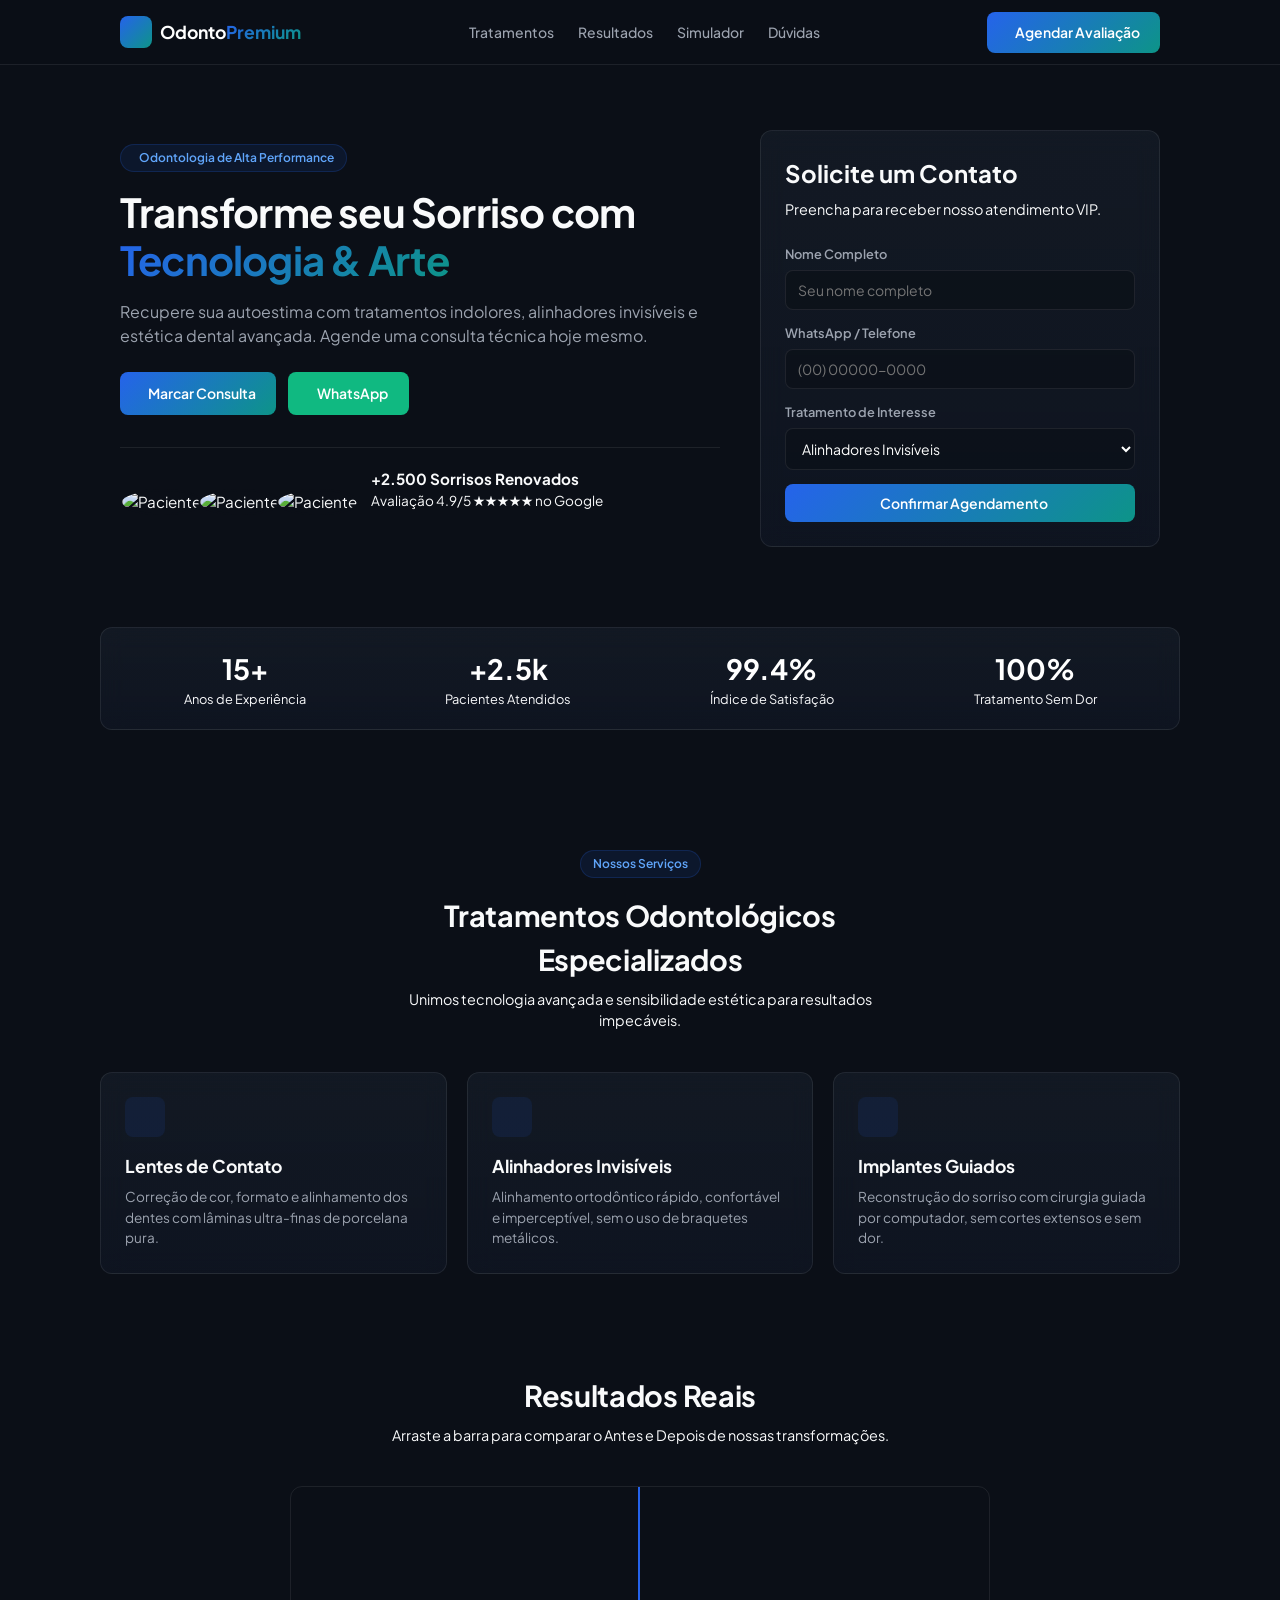
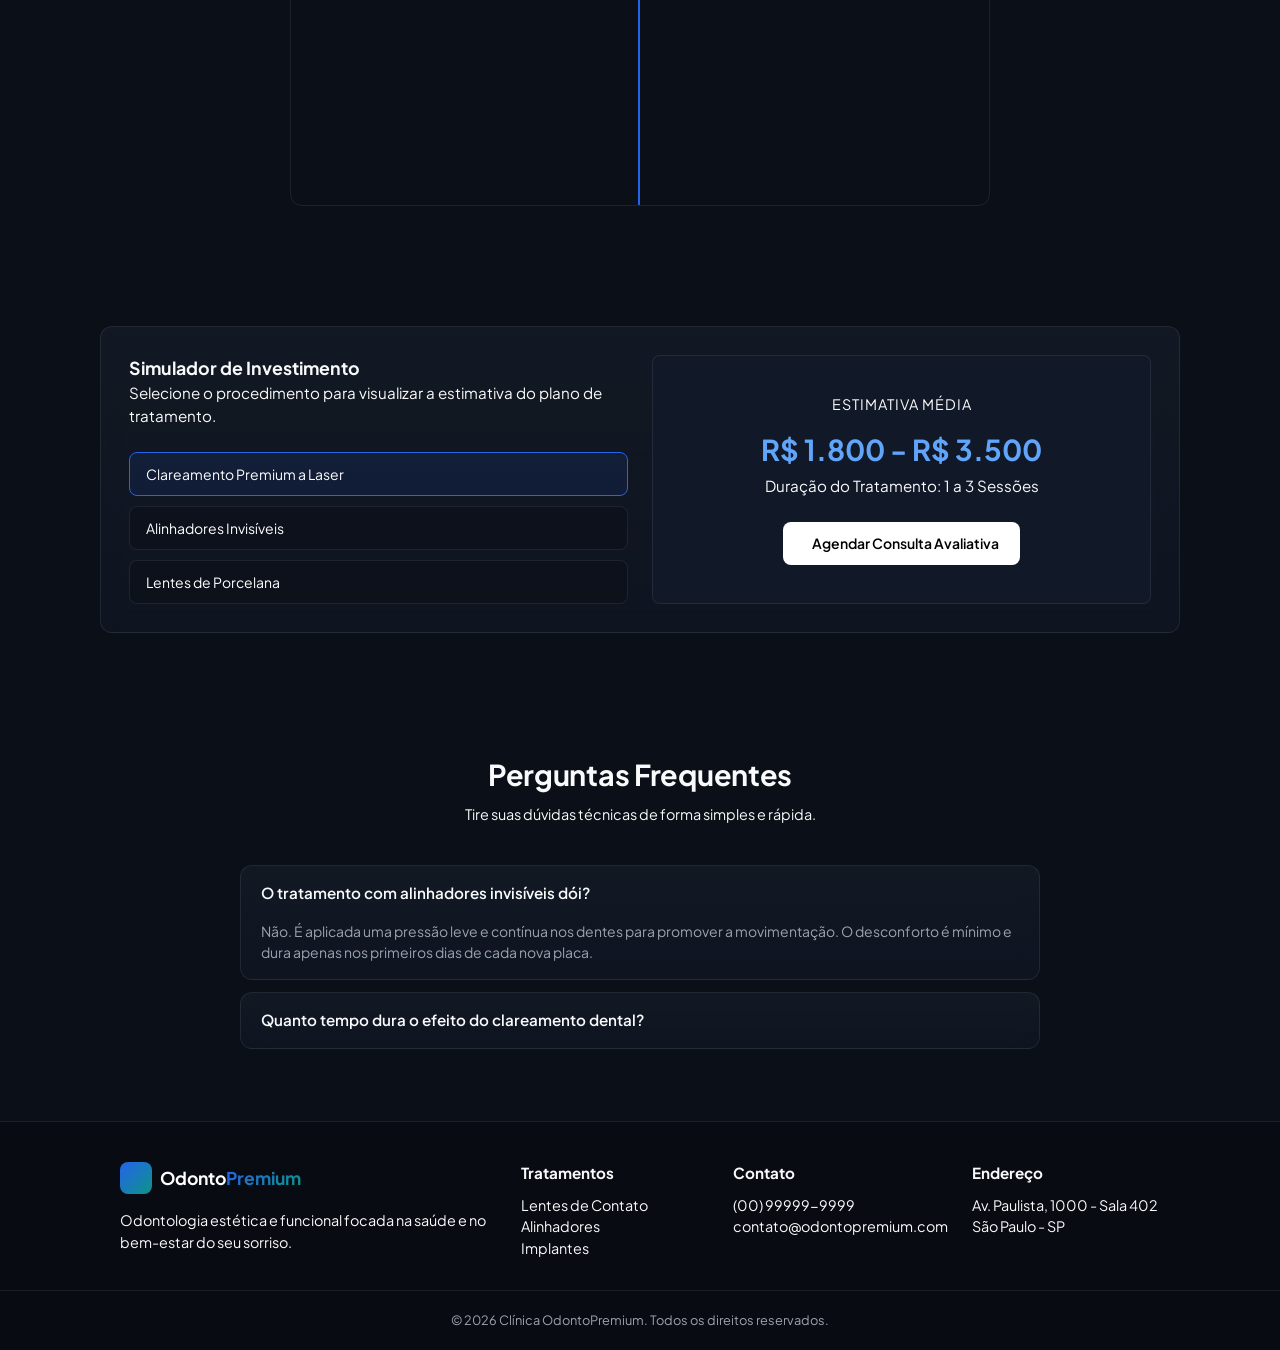
==== src/index.html @ a380143b "Site odontologico" ====
<!DOCTYPE html>
<html lang="pt-BR">
<head>
    <meta charset="UTF-8">
    <meta name="viewport" content="width=device-width, initial-scale=1.0">
    <title>Clínica Odontológica OdontoPremium | Sorria com Confiança</title>
    <!-- Google Fonts & Lucide Icons -->
    <link rel="preconnect" href="https://fonts.googleapis.com">
    <link rel="preconnect" href="https://fonts.gstatic.com" crossorigin>
    <link href="https://fonts.googleapis.com/css2?family=Plus+Jakarta+Sans:wght@400;500;600;700;800&display=swap" rel="stylesheet">
    <link rel="stylesheet" href="style.css">
    <script src="https://unpkg.com/lucide@latest"></script>
</head>
<body>

    <div class="glow-blob glow-1"></div>
    <div class="glow-blob glow-2"></div>
    <div class="glow-blob glow-3"></div>

    <!-- HEADER / NAV -->
    <header>
        <div class="container nav-container">
            <a href="#" class="logo">
                <div class="logo-icon"><i data-lucide="sparkles"></i></div>
                <span>Odonto<span class="gradient-text-accent">Premium</span></span>
            </a>
            <ul class="nav-links">
                <li><a href="#tratamentos">Tratamentos</a></li>
                <li><a href="#antes-depois">Resultados</a></li>
                <li><a href="#estimativa">Simulador</a></li>
                <li><a href="#faq">Dúvidas</a></li>
            </ul>
            <a href="#agendar" class="btn btn-primary"><i data-lucide="calendar"></i> Agendar Avaliação</a>
        </div>
    </header>

    <!-- HERO SECTION -->
    <section class="hero">
        <div class="container hero-grid">
            <div>
                <div class="badge"><i data-lucide="shield-check"></i> Odontologia de Alta Performance</div>
                <h1>Transforme seu Sorriso com <span class="gradient-text-accent">Tecnologia & Arte</span></h1>
                <p>Recupere sua autoestima com tratamentos indolores, alinhadores invisíveis e estética dental avançada. Agende uma consulta técnica hoje mesmo.</p>
                <div class="hero-actions">
                    <a href="#agendar" class="btn btn-primary"><i data-lucide="arrow-right"></i> Marcar Consulta</a>
                    <a href="https://wa.me/5500000000000" class="btn btn-whatsapp"><i data-lucide="message-square"></i> WhatsApp</a>
                </div>
                <div class="social-proof">
                    <div class="avatar-group">
                        <img src="https://i.pravatar.cc/100?img=33" alt="Paciente">
                        <img src="https://i.pravatar.cc/100?img=47" alt="Paciente">
                        <img src="https://i.pravatar.cc/100?img=12" alt="Paciente">
                    </div>
                    <div>
                        <strong>+2.500 Sorrisos Renovados</strong>
                        <p style="font-size: 0.85rem; color: var(--text-muted);">Avaliação 4.9/5 ★★★★★ no Google</p>
                    </div>
                </div>
            </div>

            <!-- HERO FORM -->
            <div id="agendar" class="glass-card hero-form-card">
                <h3 style="font-size: 1.5rem; margin-bottom: 8px;">Solicite um Contato</h3>
                <p style="color: var(--text-muted); margin-bottom: 24px; font-size: 0.9rem;">Preencha para receber nosso atendimento VIP.</p>
                
                <form id="leadForm">
                    <div class="form-group">
                        <label>Nome Completo</label>
                        <input type="text" id="nome" class="form-control" placeholder="Seu nome completo" required>
                    </div>
                    <div class="form-group">
                        <label>WhatsApp / Telefone</label>
                        <input type="tel" id="whatsapp" class="form-control" placeholder="(00) 00000-0000" required>
                    </div>
                    <div class="form-group">
                        <label>Tratamento de Interesse</label>
                        <select id="interesse" class="form-control">
                            <option>Alinhadores Invisíveis</option>
                            <option>Lentes de Contato Dental</option>
                            <option>Implantes de Carga Imediata</option>
                            <option>Clareamento a Laser</option>
                            <option>Avaliação Geral</option>
                        </select>
                    </div>
                    <button type="submit" class="btn btn-primary" style="width: 100%;"><i data-lucide="send"></i> Confirmar Agendamento</button>
                </form>
            </div>
        </div>
    </section>

    <!-- STATS -->
    <section class="stats container">
        <div class="glass-card stats-grid">
            <div class="stat-card">
                <h3>15+</h3>
                <p style="color: var(--text-muted);">Anos de Experiência</p>
            </div>
            <div class="stat-card">
                <h3>+2.5k</h3>
                <p style="color: var(--text-muted);">Pacientes Atendidos</p>
            </div>
            <div class="stat-card">
                <h3>99.4%</h3>
                <p style="color: var(--text-muted);">Índice de Satisfação</p>
            </div>
            <div class="stat-card">
                <h3>100%</h3>
                <p style="color: var(--text-muted);">Tratamento Sem Dor</p>
            </div>
        </div>
    </section>

    <!-- SERVICES -->
    <section id="tratamentos" class="services container">
        <div class="section-title">
            <span class="badge">Nossos Serviços</span>
            <h2>Tratamentos Odontológicos Especializados</h2>
            <p style="color: var(--text-muted);">Unimos tecnologia avançada e sensibilidade estética para resultados impecáveis.</p>
        </div>

        <div class="services-grid">
            <div class="glass-card service-card">
                <div class="service-icon"><i data-lucide="sparkle"></i></div>
                <h3>Lentes de Contato</h3>
                <p>Correção de cor, formato e alinhamento dos dentes com lâminas ultra-finas de porcelana pura.</p>
            </div>
            <div class="glass-card service-card">
                <div class="service-icon"><i data-lucide="smile"></i></div>
                <h3>Alinhadores Invisíveis</h3>
                <p>Alinhamento ortodôntico rápido, confortável e imperceptível, sem o uso de braquetes metálicos.</p>
            </div>
            <div class="glass-card service-card">
                <div class="service-icon"><i data-lucide="activity"></i></div>
                <h3>Implantes Guiados</h3>
                <p>Reconstrução do sorriso com cirurgia guiada por computador, sem cortes extensos e sem dor.</p>
            </div>
        </div>
    </section>

    <!-- BEFORE / AFTER INTERACTIVE -->
    <section id="antes-depois" class="visualizer container">
        <div class="section-title">
            <h2>Resultados Reais</h2>
            <p style="color: var(--text-muted);">Arraste a barra para comparar o Antes e Depois de nossas transformações.</p>
        </div>
        <div class="ba-container">
            <div class="ba-img ba-after"></div>
            <div class="ba-img ba-before" id="beforeImg"></div>
            <input type="range" min="0" max="100" value="50" class="ba-slider" id="baSlider">
        </div>
    </section>

    <!-- CALCULATOR / ESTIMATOR -->
    <section id="estimativa" class="calculator-sec container">
        <div class="glass-card calc-wrapper">
            <div>
                <h3>Simulador de Investimento</h3>
                <p style="color: var(--text-muted); margin-bottom: 24px;">Selecione o procedimento para visualizar a estimativa do plano de tratamento.</p>
                <div class="calc-options">
                    <button class="calc-option-btn active" data-price="R$ 1.800 - R$ 3.500" data-time="1 a 3 Sessões">
                        <span>Clareamento Premium a Laser</span>
                        <i data-lucide="chevron-right"></i>
                    </button>
                    <button class="calc-option-btn" data-price="R$ 6.500 - R$ 14.000" data-time="6 a 12 Meses">
                        <span>Alinhadores Invisíveis</span>
                        <i data-lucide="chevron-right"></i>
                    </button>
                    <button class="calc-option-btn" data-price="R$ 2.200 - R$ 4.000 (por elemento)" data-time="2 a 4 Sessões">
                        <span>Lentes de Porcelana</span>
                        <i data-lucide="chevron-right"></i>
                    </button>
                </div>
            </div>
            <div class="calc-result-box">
                <span style="font-size: 0.9rem; text-transform: uppercase; letter-spacing: 1px;">Estimativa Média</span>
                <div class="calc-price" id="calcPrice">R$ 1.800 - R$ 3.500</div>
                <p id="calcTime" style="margin-bottom: 24px;">Duração do Tratamento: 1 a 3 Sessões</p>
                <a href="#agendar" class="btn btn-whatsapp" style="background: #fff; color: #000;"><i data-lucide="calendar"></i> Agendar Consulta Avaliativa</a>
            </div>
        </div>
    </section>

    <!-- FAQ -->
    <section id="faq" class="faq container">
        <div class="section-title">
            <h2>Perguntas Frequentes</h2>
            <p style="color: var(--text-muted);">Tire suas dúvidas técnicas de forma simples e rápida.</p>
        </div>

        <div style="max-width: 800px; margin: 0 auto;">
            <div class="glass-card faq-item active">
                <div class="faq-header">
                    <span>O tratamento com alinhadores invisíveis dói?</span>
                    <i data-lucide="chevron-down"></i>
                </div>
                <div class="faq-content">
                    Não. É aplicada uma pressão leve e contínua nos dentes para promover a movimentação. O desconforto é mínimo e dura apenas nos primeiros dias de cada nova placa.
                </div>
            </div>

            <div class="glass-card faq-item">
                <div class="faq-header">
                    <span>Quanto tempo dura o efeito do clareamento dental?</span>
                    <i data-lucide="chevron-down"></i>
                </div>
                <div class="faq-content">
                    Em média de 1 a 3 anos, dependendo dos hábitos alimentares do paciente (consumo de café, vinho, etc.) e da higiene bucal diária.
                </div>
            </div>
        </div>
    </section>

    <!-- FOOTER -->
    <footer>
        <div class="container footer-grid">
            <div>
                <a href="#" class="logo" style="margin-bottom: 16px;">
                    <div class="logo-icon"><i data-lucide="sparkles"></i></div>
                    <span>Odonto<span class="gradient-text-accent">Premium</span></span>
                </a>
                <p style="color: var(--text-muted); font-size: 0.9rem;">Odontologia estética e funcional focada na saúde e no bem-estar do seu sorriso.</p>
            </div>
            <div>
                <h4>Tratamentos</h4>
                <p style="color: var(--text-muted); margin-top: 10px; font-size: 0.9rem;">Lentes de Contato<br>Alinhadores<br>Implantes</p>
            </div>
            <div>
                <h4>Contato</h4>
                <p style="color: var(--text-muted); margin-top: 10px; font-size: 0.9rem;">(00) 99999-9999<br>contato@odontopremium.com</p>
            </div>
            <div>
                <h4>Endereço</h4>
                <p style="color: var(--text-muted); margin-top: 10px; font-size: 0.9rem;">Av. Paulista, 1000 - Sala 402<br>São Paulo - SP</p>
            </div>
        </div>
        <div class="footer-bottom">
            &copy; 2026 Clínica OdontoPremium. Todos os direitos reservados.
        </div>
    </footer>

    <!-- JAVASCRIPT LOGIC -->
     <script src="script.js"></script>
</body>
</html>
---- src/style.css ----
/* --- VARIÁVEIS MINIMALISTAS & ELEGANTES --- */
    :root {
        --bg-main: #0B0F17;
        --bg-surface: #111827;
        --bg-card: rgba(17, 24, 39, 0.7);
        
        /* Degradês refinados e contidos */
        --grad-brand: linear-gradient(135deg, #2563EB 0%, #0D9488 100%);
        --grad-surface: linear-gradient(180deg, rgba(31, 41, 55, 0.4) 0%, rgba(17, 24, 39, 0.6) 100%);
        --grad-text: linear-gradient(135deg, #FFFFFF 40%, #9CA3AF 100%);
        --grad-border: linear-gradient(135deg, rgba(255, 255, 255, 0.15), rgba(255, 255, 255, 0.02));

        --text-primary: #F9FAFB;
        --text-secondary: #9CA3AF;
        --border-color: rgba(255, 255, 255, 0.08);
        
        --radius-lg: 12px;
        --radius-md: 8px;
        --transition: all 0.2s ease-in-out;
    }

    * {
        margin: 0;
        padding: 0;
        box-sizing: border-box;
        font-family: 'Plus Jakarta Sans', -apple-system, sans-serif;
        scroll-behavior: smooth;
    }

    body {
        background-color: var(--bg-main);
        color: var(--text-primary);
        line-height: 1.5;
        font-size: 0.95rem;
    }

    .container {
        max-width: 1080px; /* Reduzido para layout mais compacto */
        margin: 0 auto;
        padding: 0 20px;
    }

    /* --- UTILITÁRIOS --- */
    .gradient-text {
        background: var(--grad-text);
        -webkit-background-clip: text;
        -webkit-text-fill-color: transparent;
    }

    .gradient-text-accent {
        background: var(--grad-brand);
        -webkit-background-clip: text;
        -webkit-text-fill-color: transparent;
    }

    .glass-card {
        background: var(--grad-surface);
        border: 1px solid var(--border-color);
        border-radius: var(--radius-lg);
        backdrop-filter: blur(12px);
    }

    /* --- BOTÕES COMPACTOS --- */
    .btn {
        display: inline-flex;
        align-items: center;
        justify-content: center;
        gap: 8px;
        padding: 10px 20px;
        border-radius: var(--radius-md);
        font-weight: 600;
        font-size: 0.875rem;
        text-decoration: none;
        cursor: pointer;
        transition: var(--transition);
        border: 1px solid transparent;
    }

    .btn-primary {
        background: var(--grad-brand);
        color: #FFFFFF;
        border: none;
    }

    .btn-primary:hover {
        opacity: 0.92;
        transform: translateY(-1px);
    }

    .btn-whatsapp {
        background: #10B981;
        color: #FFFFFF;
    }

    .btn-whatsapp:hover {
        background: #059669;
    }

    /* --- HEADER / NAVBAR --- */
    header {
        position: fixed;
        top: 0;
        left: 0;
        width: 100%;
        z-index: 1000;
        background: rgba(11, 15, 23, 0.85);
        backdrop-filter: blur(12px);
        border-bottom: 1px solid var(--border-color);
    }

    .nav-container {
        display: flex;
        justify-content: space-between;
        align-items: center;
        height: 64px;
    }

    .logo {
        display: flex;
        align-items: center;
        gap: 8px;
        font-size: 1.1rem;
        font-weight: 700;
        color: #FFF;
        text-decoration: none;
    }

    .logo-icon {
        width: 32px;
        height: 32px;
        background: var(--grad-brand);
        border-radius: var(--radius-md);
        display: flex;
        align-items: center;
        justify-content: center;
    }

    .nav-links {
        display: flex;
        gap: 24px;
        list-style: none;
    }

    .nav-links a {
        color: var(--text-secondary);
        text-decoration: none;
        font-size: 0.875rem;
        font-weight: 500;
        transition: var(--transition);
    }

    .nav-links a:hover {
        color: #FFF;
    }

    /* --- HERO --- */
    .hero {
        padding: 130px 0 60px;
    }

    .hero-grid {
        display: grid;
        grid-template-columns: 1.2fr 0.8fr;
        gap: 40px;
        align-items: center;
    }

    .badge {
        display: inline-flex;
        align-items: center;
        gap: 6px;
        padding: 4px 12px;
        background: rgba(37, 99, 235, 0.1);
        border: 1px solid rgba(37, 99, 235, 0.2);
        border-radius: 20px;
        color: #60A5FA;
        font-size: 0.75rem;
        font-weight: 600;
        margin-bottom: 16px;
    }

    .hero h1 {
        font-size: 2.5rem;
        line-height: 1.2;
        font-weight: 700;
        margin-bottom: 16px;
        letter-spacing: -0.02em;
    }

    .hero p {
        font-size: 1rem;
        color: var(--text-secondary);
        margin-bottom: 24px;
    }

    .hero-actions {
        display: flex;
        gap: 12px;
        margin-bottom: 32px;
    }

    .social-proof {
        display: flex;
        align-items: center;
        gap: 12px;
        padding-top: 20px;
        border-top: 1px solid var(--border-color);
    }

    .avatar-group img {
        width: 32px;
        height: 32px;
        border-radius: 50%;
        border: 2px solid var(--bg-main);
        margin-left: -8px;
    }
    .avatar-group img:first-child { margin-left: 0; }

    /* FORM CARD */
    .hero-form-card {
        padding: 24px;
    }

    .form-group {
        margin-bottom: 14px;
    }

    .form-group label {
        display: block;
        font-size: 0.8rem;
        font-weight: 600;
        margin-bottom: 6px;
        color: var(--text-secondary);
    }

    .form-control {
        width: 100%;
        padding: 10px 12px;
        background: rgba(11, 15, 23, 0.6);
        border: 1px solid var(--border-color);
        border-radius: var(--radius-md);
        color: #FFF;
        font-size: 0.875rem;
        transition: var(--transition);
    }

    .form-control:focus {
        outline: none;
        border-color: #2563EB;
    }

    /* --- STATS --- */
    .stats {
        padding: 20px 0 60px;
    }

    .stats-grid {
        display: grid;
        grid-template-columns: repeat(4, 1fr);
        gap: 16px;
        padding: 20px;
    }

    .stat-card {
        text-align: center;
    }

    .stat-card h3 {
        font-size: 1.75rem;
        font-weight: 700;
        color: #FFF;
    }

    .stat-card p {
        font-size: 0.8rem;
        color: var(--text-secondary);
    }

    /* --- SEÇÕES & TÍTULOS --- */
    .section-title {
        text-align: center;
        max-width: 500px;
        margin: 0 auto 40px;
    }

    .section-title h2 {
        font-size: 1.8rem;
        font-weight: 700;
        margin-bottom: 8px;
        letter-spacing: -0.01em;
    }

    .section-title p {
        font-size: 0.9rem;
        color: var(--text-secondary);
    }

    /* --- SERVIÇOS --- */
    .services { padding: 60px 0; }

    .services-grid {
        display: grid;
        grid-template-columns: repeat(3, 1fr);
        gap: 20px;
    }

    .service-card {
        padding: 24px;
        transition: var(--transition);
    }

    .service-card:hover {
        border-color: rgba(37, 99, 235, 0.3);
    }

    .service-icon {
        width: 40px;
        height: 40px;
        border-radius: var(--radius-md);
        background: rgba(37, 99, 235, 0.1);
        display: flex;
        align-items: center;
        justify-content: center;
        color: #60A5FA;
        margin-bottom: 16px;
    }

    .service-card h3 {
        font-size: 1.1rem;
        margin-bottom: 8px;
    }

    .service-card p {
        color: var(--text-secondary);
        font-size: 0.85rem;
    }

    /* --- ANTES E DEPOIS --- */
    .visualizer { padding: 40px 0 60px; }

    .ba-container {
        position: relative;
        max-width: 700px;
        height: 320px;
        margin: 0 auto;
        border-radius: var(--radius-lg);
        overflow: hidden;
        border: 1px solid var(--border-color);
    }

    .ba-img {
        position: absolute;
        top: 0;
        left: 0;
        width: 100%;
        height: 100%;
        background-size: cover;
        background-position: center;
    }

    .ba-after {
        background-image: url('https://images.unsplash.com/photo-1588776814546-1ffcf47267a5?auto=format&fit=crop&w=1000&q=80');
    }

    .ba-before {
        background-image: url('https://images.unsplash.com/photo-1571772996211-2f02c9727629?auto=format&fit=crop&w=1000&q=80');
        width: 50%;
        border-right: 2px solid #2563EB;
    }

    .ba-slider {
        position: absolute;
        top: 0;
        left: 0;
        width: 100%;
        height: 100%;
        opacity: 0;
        cursor: ew-resize;
    }

    /* --- ESTIMADOR / SIMULADOR --- */
    .calculator-sec { padding: 60px 0; }

    .calc-wrapper {
        display: grid;
        grid-template-columns: 1fr 1fr;
        gap: 24px;
        padding: 28px;
    }

    .calc-options {
        display: flex;
        flex-direction: column;
        gap: 10px;
    }

    .calc-option-btn {
        display: flex;
        align-items: center;
        justify-content: space-between;
        padding: 12px 16px;
        background: rgba(11, 15, 23, 0.5);
        border: 1px solid var(--border-color);
        border-radius: var(--radius-md);
        color: #FFF;
        font-size: 0.875rem;
        cursor: pointer;
        transition: var(--transition);
    }

    .calc-option-btn.active {
        border-color: #2563EB;
        background: rgba(37, 99, 235, 0.1);
    }

    .calc-result-box {
        display: flex;
        flex-direction: column;
        justify-content: center;
        align-items: center;
        text-align: center;
        padding: 24px;
        border-radius: var(--radius-md);
        background: var(--bg-surface);
        border: 1px solid var(--border-color);
    }

    .calc-price {
        font-size: 1.8rem;
        font-weight: 700;
        color: #60A5FA;
        margin: 12px 0 4px;
    }

    /* --- FAQ --- */
    .faq { padding: 60px 0; }

    .faq-item {
        margin-bottom: 12px;
    }

    .faq-header {
        padding: 16px 20px;
        display: flex;
        justify-content: space-between;
        align-items: center;
        cursor: pointer;
        font-size: 0.95rem;
        font-weight: 600;
    }

    .faq-content {
        padding: 0 20px 16px;
        color: var(--text-secondary);
        font-size: 0.875rem;
        display: none;
    }

    .faq-item.active .faq-content {
        display: block;
    }

    /* --- FOOTER --- */
    footer {
        padding: 40px 0 20px;
        border-top: 1px solid var(--border-color);
        background: #080B11;
    }

    .footer-grid {
        display: grid;
        grid-template-columns: 2fr repeat(3, 1fr);
        gap: 24px;
        margin-bottom: 30px;
    }

    .footer-bottom {
        text-align: center;
        padding-top: 20px;
        border-top: 1px solid var(--border-color);
        color: var(--text-secondary);
        font-size: 0.8rem;
    }

    /* --- ADAPTAÇÃO MOBILE --- */
    @media (max-width: 868px) {
        .hero-grid, .calc-wrapper, .services-grid { grid-template-columns: 1fr; }
        .stats-grid { grid-template-columns: repeat(2, 1fr); }
        .hero h1 { font-size: 2rem; }
        .nav-links { display: none; }
        .footer-grid { grid-template-columns: 1fr 1fr; }
    }
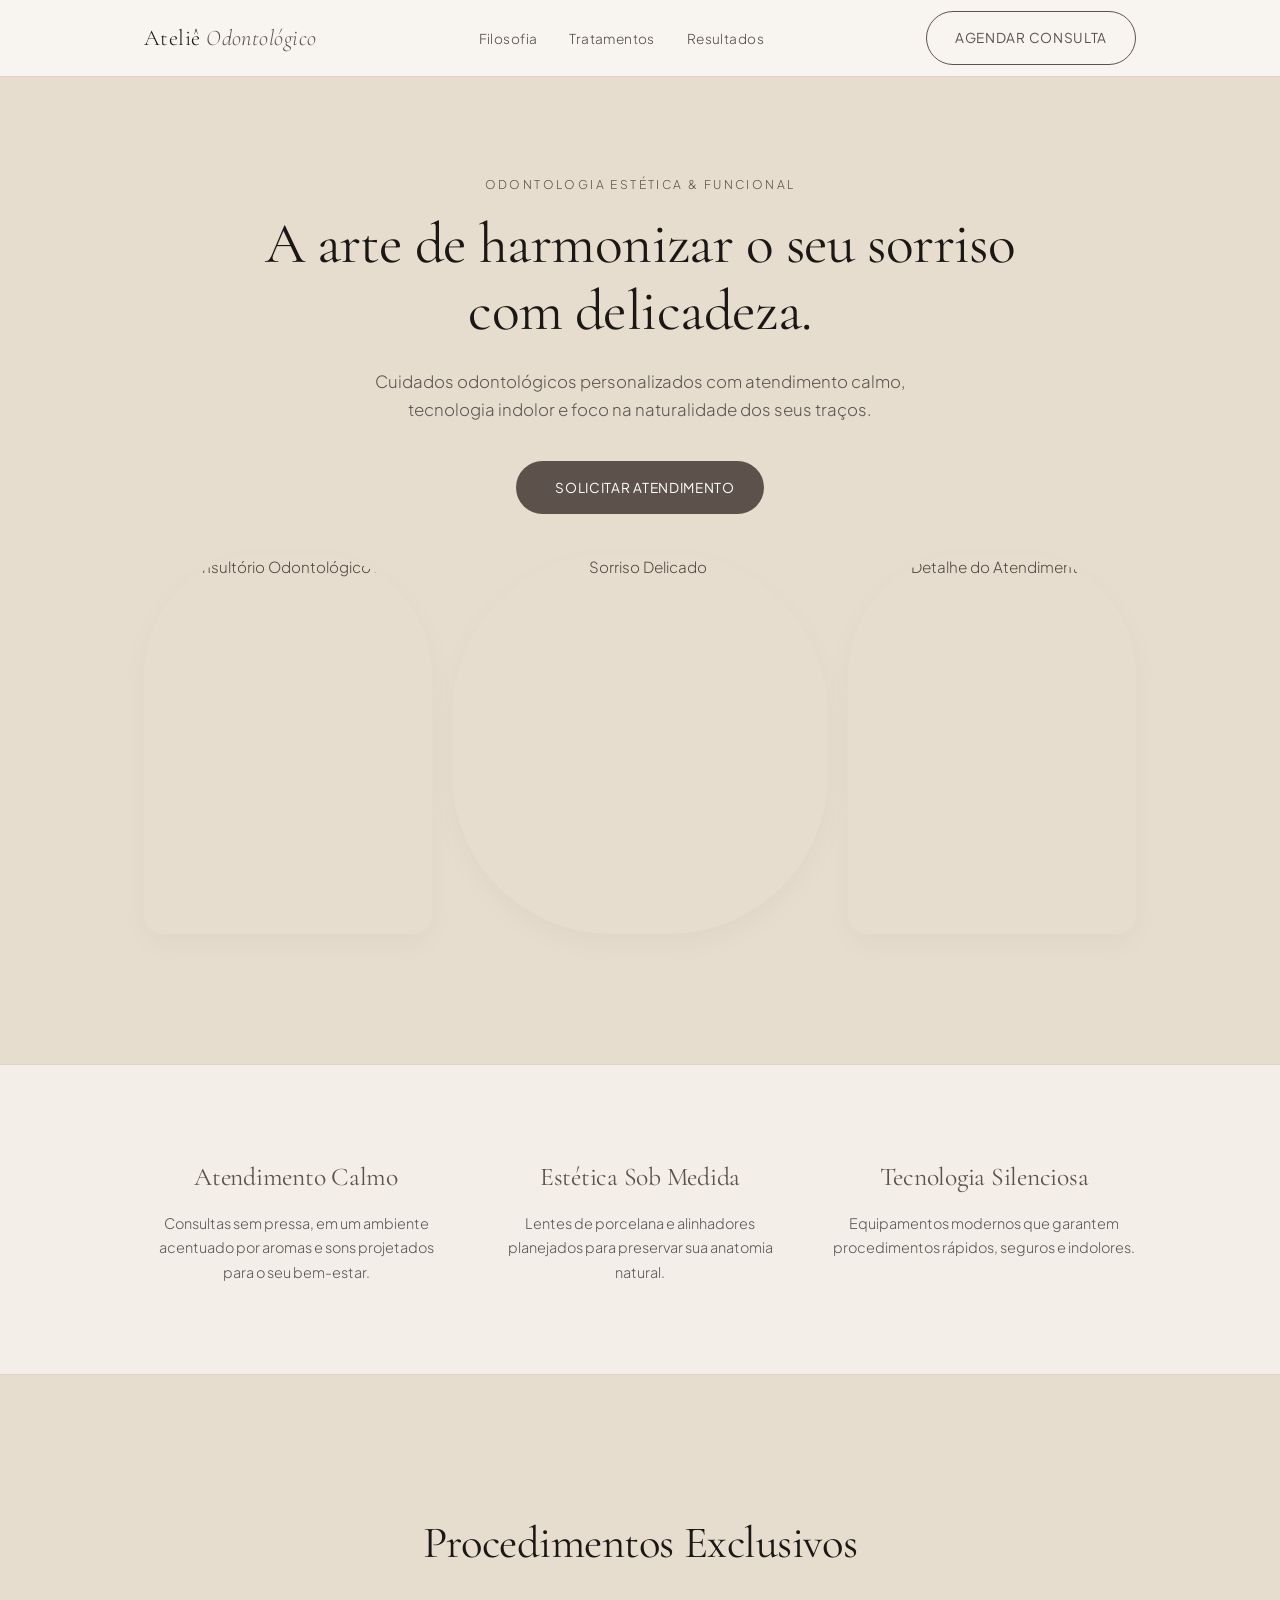
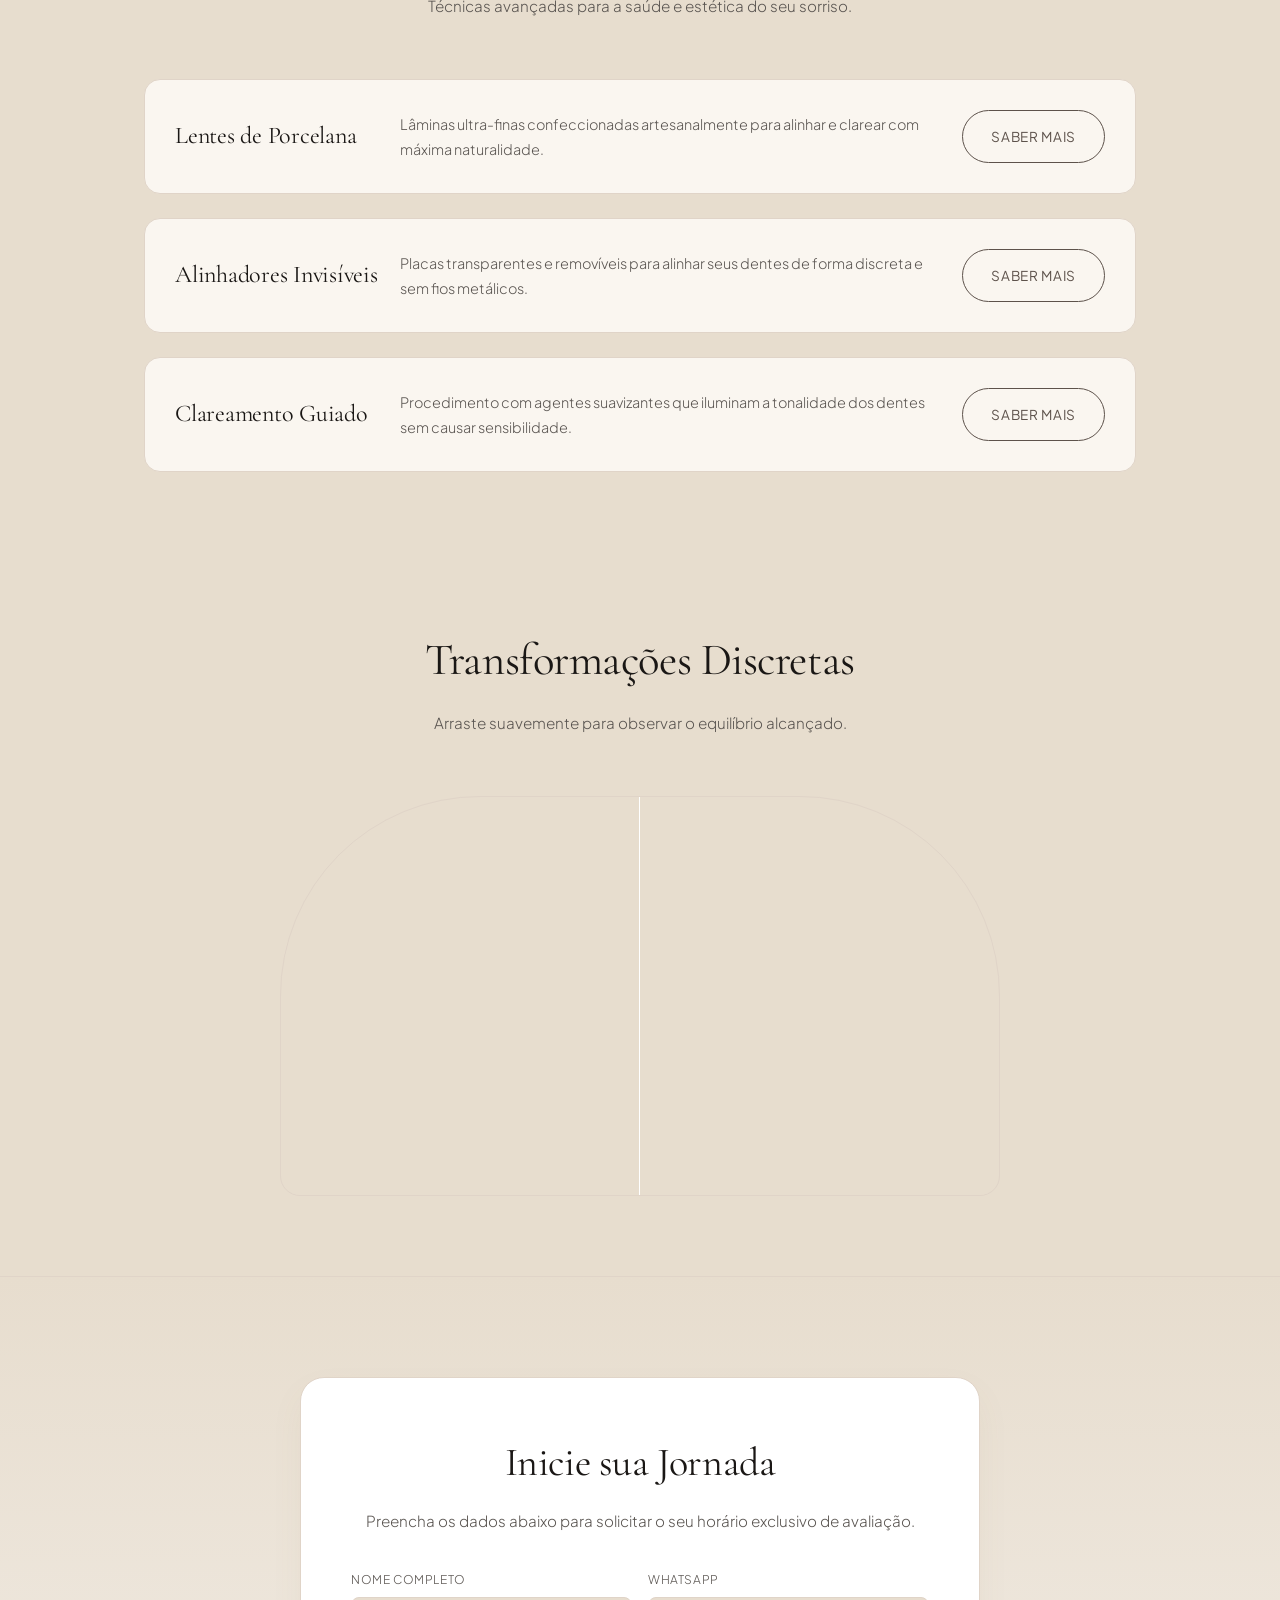
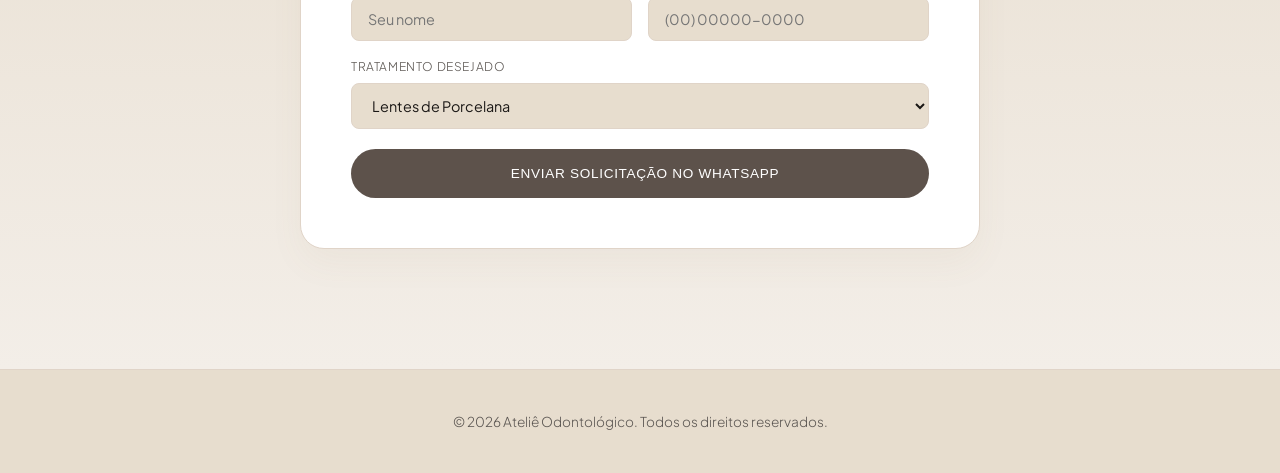
==== commit 35ba5148: "lead page odontologico" ====
--- a/src/index.html
+++ b/src/index.html
@@ -3,242 +3,155 @@
 <head>
     <meta charset="UTF-8">
     <meta name="viewport" content="width=device-width, initial-scale=1.0">
-    <title>Clínica Odontológica OdontoPremium | Sorria com Confiança</title>
-    <!-- Google Fonts & Lucide Icons -->
+    <title>Clínica Odontológica | Estética & Cuidado Delicado</title>
+    
+    <!-- Google Fonts: Cormorant Garamond (Serif delicada) & Plus Jakarta Sans (Sansa fina) -->
     <link rel="preconnect" href="https://fonts.googleapis.com">
     <link rel="preconnect" href="https://fonts.gstatic.com" crossorigin>
-    <link href="https://fonts.googleapis.com/css2?family=Plus+Jakarta+Sans:wght@400;500;600;700;800&display=swap" rel="stylesheet">
+    <link href="https://fonts.googleapis.com/css2?family=Cormorant+Garamond:ital,wght@0,300;0,400;0,500;1,400&family=Plus+Jakarta+Sans:wght@300;400;500;600&display=swap" rel="stylesheet">
+    <script src="https://unpkg.com/lucide@latest"></script>
     <link rel="stylesheet" href="style.css">
-    <script src="https://unpkg.com/lucide@latest"></script>
 </head>
 <body>
 
-    <div class="glow-blob glow-1"></div>
-    <div class="glow-blob glow-2"></div>
-    <div class="glow-blob glow-3"></div>
-
-    <!-- HEADER / NAV -->
+    <!-- HEADER -->
     <header>
         <div class="container nav-container">
-            <a href="#" class="logo">
-                <div class="logo-icon"><i data-lucide="sparkles"></i></div>
-                <span>Odonto<span class="gradient-text-accent">Premium</span></span>
-            </a>
+            <a href="#" class="logo">Ateliê <span>Odontológico</span></a>
             <ul class="nav-links">
+                <li><a href="#filosofia">Filosofia</a></li>
                 <li><a href="#tratamentos">Tratamentos</a></li>
-                <li><a href="#antes-depois">Resultados</a></li>
-                <li><a href="#estimativa">Simulador</a></li>
-                <li><a href="#faq">Dúvidas</a></li>
+                <li><a href="#resultados">Resultados</a></li>
             </ul>
-            <a href="#agendar" class="btn btn-primary"><i data-lucide="calendar"></i> Agendar Avaliação</a>
+            <a href="#agendar" class="btn btn-outline">Agendar Consulta</a>
         </div>
     </header>
 
-    <!-- HERO SECTION -->
+    <!-- HERO CENTRALIZADO (EDITORIAL & SUAVE) -->
     <section class="hero">
-        <div class="container hero-grid">
-            <div>
-                <div class="badge"><i data-lucide="shield-check"></i> Odontologia de Alta Performance</div>
-                <h1>Transforme seu Sorriso com <span class="gradient-text-accent">Tecnologia & Arte</span></h1>
-                <p>Recupere sua autoestima com tratamentos indolores, alinhadores invisíveis e estética dental avançada. Agende uma consulta técnica hoje mesmo.</p>
-                <div class="hero-actions">
-                    <a href="#agendar" class="btn btn-primary"><i data-lucide="arrow-right"></i> Marcar Consulta</a>
-                    <a href="https://wa.me/5500000000000" class="btn btn-whatsapp"><i data-lucide="message-square"></i> WhatsApp</a>
+        <div class="container">
+            <span class="hero-tag">Odontologia Estética & Funcional</span>
+            <h1>A arte de harmonizar o seu sorriso com delicadeza.</h1>
+            <p>Cuidados odontológicos personalizados com atendimento calmo, tecnologia indolor e foco na naturalidade dos seus traços.</p>
+            <a href="#agendar" class="btn btn-primary"><i data-lucide="arrow-down"></i> Solicitar Atendimento</a>
+
+            <!-- GALERIA DE FOTOS COM CURVAS SUAVES -->
+            <div class="hero-gallery">
+                <div class="gallery-img-wrapper">
+                    <img src="https://images.unsplash.com/photo-1629909613654-28e377c37b09?auto=format&fit=crop&w=600&q=80" alt="Consultório Odontológico Nude">
                 </div>
-                <div class="social-proof">
-                    <div class="avatar-group">
-                        <img src="https://i.pravatar.cc/100?img=33" alt="Paciente">
-                        <img src="https://i.pravatar.cc/100?img=47" alt="Paciente">
-                        <img src="https://i.pravatar.cc/100?img=12" alt="Paciente">
-                    </div>
-                    <div>
-                        <strong>+2.500 Sorrisos Renovados</strong>
-                        <p style="font-size: 0.85rem; color: var(--text-muted);">Avaliação 4.9/5 ★★★★★ no Google</p>
-                    </div>
+                <div class="gallery-img-wrapper center">
+                    <img src="https://images.unsplash.com/photo-1588776814546-1ffcf47267a5?auto=format&fit=crop&w=600&q=80" alt="Sorriso Delicado">
                 </div>
-            </div>
-
-            <!-- HERO FORM -->
-            <div id="agendar" class="glass-card hero-form-card">
-                <h3 style="font-size: 1.5rem; margin-bottom: 8px;">Solicite um Contato</h3>
-                <p style="color: var(--text-muted); margin-bottom: 24px; font-size: 0.9rem;">Preencha para receber nosso atendimento VIP.</p>
-                
-                <form id="leadForm">
-                    <div class="form-group">
-                        <label>Nome Completo</label>
-                        <input type="text" id="nome" class="form-control" placeholder="Seu nome completo" required>
-                    </div>
-                    <div class="form-group">
-                        <label>WhatsApp / Telefone</label>
-                        <input type="tel" id="whatsapp" class="form-control" placeholder="(00) 00000-0000" required>
-                    </div>
-                    <div class="form-group">
-                        <label>Tratamento de Interesse</label>
-                        <select id="interesse" class="form-control">
-                            <option>Alinhadores Invisíveis</option>
-                            <option>Lentes de Contato Dental</option>
-                            <option>Implantes de Carga Imediata</option>
-                            <option>Clareamento a Laser</option>
-                            <option>Avaliação Geral</option>
-                        </select>
-                    </div>
-                    <button type="submit" class="btn btn-primary" style="width: 100%;"><i data-lucide="send"></i> Confirmar Agendamento</button>
-                </form>
+                <div class="gallery-img-wrapper">
+                    <img src="https://images.unsplash.com/photo-1606811841689-23dfddce3e95?auto=format&fit=crop&w=600&q=80" alt="Detalhe do Atendimento">
+                </div>
             </div>
         </div>
     </section>
 
-    <!-- STATS -->
-    <section class="stats container">
-        <div class="glass-card stats-grid">
-            <div class="stat-card">
-                <h3>15+</h3>
-                <p style="color: var(--text-muted);">Anos de Experiência</p>
+    <!-- MANIFESTO / PILARES -->
+    <section id="filosofia" class="manifesto">
+        <div class="container manifesto-grid">
+            <div class="manifesto-item">
+                <h3>Atendimento Calmo</h3>
+                <p>Consultas sem pressa, em um ambiente acentuado por aromas e sons projetados para o seu bem-estar.</p>
             </div>
-            <div class="stat-card">
-                <h3>+2.5k</h3>
-                <p style="color: var(--text-muted);">Pacientes Atendidos</p>
+            <div class="manifesto-item">
+                <h3>Estética Sob Medida</h3>
+                <p>Lentes de porcelana e alinhadores planejados para preservar sua anatomia natural.</p>
             </div>
-            <div class="stat-card">
-                <h3>99.4%</h3>
-                <p style="color: var(--text-muted);">Índice de Satisfação</p>
-            </div>
-            <div class="stat-card">
-                <h3>100%</h3>
-                <p style="color: var(--text-muted);">Tratamento Sem Dor</p>
+            <div class="manifesto-item">
+                <h3>Tecnologia Silenciosa</h3>
+                <p>Equipamentos modernos que garantem procedimentos rápidos, seguros e indolores.</p>
             </div>
         </div>
     </section>
 
-    <!-- SERVICES -->
-    <section id="tratamentos" class="services container">
-        <div class="section-title">
-            <span class="badge">Nossos Serviços</span>
-            <h2>Tratamentos Odontológicos Especializados</h2>
-            <p style="color: var(--text-muted);">Unimos tecnologia avançada e sensibilidade estética para resultados impecáveis.</p>
-        </div>
+    <!-- TRATAMENTOS -->
+    <section id="tratamentos" class="services">
+        <div class="container">
+            <div class="section-header">
+                <h2>Procedimentos Exclusivos</h2>
+                <p style="color: var(--text-muted);">Técnicas avançadas para a saúde e estética do seu sorriso.</p>
+            </div>
 
-        <div class="services-grid">
-            <div class="glass-card service-card">
-                <div class="service-icon"><i data-lucide="sparkle"></i></div>
-                <h3>Lentes de Contato</h3>
-                <p>Correção de cor, formato e alinhamento dos dentes com lâminas ultra-finas de porcelana pura.</p>
-            </div>
-            <div class="glass-card service-card">
-                <div class="service-icon"><i data-lucide="smile"></i></div>
-                <h3>Alinhadores Invisíveis</h3>
-                <p>Alinhamento ortodôntico rápido, confortável e imperceptível, sem o uso de braquetes metálicos.</p>
-            </div>
-            <div class="glass-card service-card">
-                <div class="service-icon"><i data-lucide="activity"></i></div>
-                <h3>Implantes Guiados</h3>
-                <p>Reconstrução do sorriso com cirurgia guiada por computador, sem cortes extensos e sem dor.</p>
+            <div class="services-list">
+                <div class="service-row">
+                    <h3>Lentes de Porcelana</h3>
+                    <p>Lâminas ultra-finas confeccionadas artesanalmente para alinhar e clarear com máxima naturalidade.</p>
+                    <a href="#agendar" class="btn btn-outline">Saber Mais</a>
+                </div>
+                <div class="service-row">
+                    <h3>Alinhadores Invisíveis</h3>
+                    <p>Placas transparentes e removíveis para alinhar seus dentes de forma discreta e sem fios metálicos.</p>
+                    <a href="#agendar" class="btn btn-outline">Saber Mais</a>
+                </div>
+                <div class="service-row">
+                    <h3>Clareamento Guiado</h3>
+                    <p>Procedimento com agentes suavizantes que iluminam a tonalidade dos dentes sem causar sensibilidade.</p>
+                    <a href="#agendar" class="btn btn-outline">Saber Mais</a>
+                </div>
             </div>
         </div>
     </section>
 
-    <!-- BEFORE / AFTER INTERACTIVE -->
-    <section id="antes-depois" class="visualizer container">
-        <div class="section-title">
-            <h2>Resultados Reais</h2>
-            <p style="color: var(--text-muted);">Arraste a barra para comparar o Antes e Depois de nossas transformações.</p>
-        </div>
-        <div class="ba-container">
-            <div class="ba-img ba-after"></div>
-            <div class="ba-img ba-before" id="beforeImg"></div>
-            <input type="range" min="0" max="100" value="50" class="ba-slider" id="baSlider">
-        </div>
-    </section>
+    <!-- ANTES E DEPOIS INTERATIVO -->
+    <section id="resultados" class="visualizer">
+        <div class="container">
+            <div class="section-header">
+                <h2>Transformações Discretas</h2>
+                <p style="color: var(--text-muted);">Arraste suavemente para observar o equilíbrio alcançado.</p>
+            </div>
 
-    <!-- CALCULATOR / ESTIMATOR -->
-    <section id="estimativa" class="calculator-sec container">
-        <div class="glass-card calc-wrapper">
-            <div>
-                <h3>Simulador de Investimento</h3>
-                <p style="color: var(--text-muted); margin-bottom: 24px;">Selecione o procedimento para visualizar a estimativa do plano de tratamento.</p>
-                <div class="calc-options">
-                    <button class="calc-option-btn active" data-price="R$ 1.800 - R$ 3.500" data-time="1 a 3 Sessões">
-                        <span>Clareamento Premium a Laser</span>
-                        <i data-lucide="chevron-right"></i>
-                    </button>
-                    <button class="calc-option-btn" data-price="R$ 6.500 - R$ 14.000" data-time="6 a 12 Meses">
-                        <span>Alinhadores Invisíveis</span>
-                        <i data-lucide="chevron-right"></i>
-                    </button>
-                    <button class="calc-option-btn" data-price="R$ 2.200 - R$ 4.000 (por elemento)" data-time="2 a 4 Sessões">
-                        <span>Lentes de Porcelana</span>
-                        <i data-lucide="chevron-right"></i>
-                    </button>
-                </div>
-            </div>
-            <div class="calc-result-box">
-                <span style="font-size: 0.9rem; text-transform: uppercase; letter-spacing: 1px;">Estimativa Média</span>
-                <div class="calc-price" id="calcPrice">R$ 1.800 - R$ 3.500</div>
-                <p id="calcTime" style="margin-bottom: 24px;">Duração do Tratamento: 1 a 3 Sessões</p>
-                <a href="#agendar" class="btn btn-whatsapp" style="background: #fff; color: #000;"><i data-lucide="calendar"></i> Agendar Consulta Avaliativa</a>
+            <div class="ba-wrapper">
+                <div class="ba-img ba-after"></div>
+                <div class="ba-img ba-before" id="beforeImg"></div>
+                <input type="range" min="0" max="100" value="50" class="ba-slider" id="baSlider">
             </div>
         </div>
     </section>
 
-    <!-- FAQ -->
-    <section id="faq" class="faq container">
-        <div class="section-title">
-            <h2>Perguntas Frequentes</h2>
-            <p style="color: var(--text-muted);">Tire suas dúvidas técnicas de forma simples e rápida.</p>
-        </div>
+    <!-- FORMULÁRIO EXCLUSIVO NO FINAL DA PÁGINA (LINK ÂNCORA: #agendar) -->
+    <section id="agendar" class="booking-section">
+        <div class="container">
+            <div class="booking-card">
+                <h2>Inicie sua Jornada</h2>
+                <p>Preencha os dados abaixo para solicitar o seu horário exclusivo de avaliação.</p>
 
-        <div style="max-width: 800px; margin: 0 auto;">
-            <div class="glass-card faq-item active">
-                <div class="faq-header">
-                    <span>O tratamento com alinhadores invisíveis dói?</span>
-                    <i data-lucide="chevron-down"></i>
-                </div>
-                <div class="faq-content">
-                    Não. É aplicada uma pressão leve e contínua nos dentes para promover a movimentação. O desconforto é mínimo e dura apenas nos primeiros dias de cada nova placa.
-                </div>
-            </div>
-
-            <div class="glass-card faq-item">
-                <div class="faq-header">
-                    <span>Quanto tempo dura o efeito do clareamento dental?</span>
-                    <i data-lucide="chevron-down"></i>
-                </div>
-                <div class="faq-content">
-                    Em média de 1 a 3 anos, dependendo dos hábitos alimentares do paciente (consumo de café, vinho, etc.) e da higiene bucal diária.
-                </div>
+                <form id="leadForm">
+                    <div class="form-grid">
+                        <div class="form-group">
+                            <label>Nome Completo</label>
+                            <input type="text" id="nome" class="form-control" placeholder="Seu nome" required>
+                        </div>
+                        <div class="form-group">
+                            <label>WhatsApp</label>
+                            <input type="tel" id="whatsapp" class="form-control" placeholder="(00) 00000-0000" required>
+                        </div>
+                        <div class="form-group full">
+                            <label>Tratamento Desejado</label>
+                            <select id="interesse" class="form-control">
+                                <option>Lentes de Porcelana</option>
+                                <option>Alinhadores Invisíveis</option>
+                                <option>Clareamento Guiado</option>
+                                <option>Avaliação Estética Geral</option>
+                            </select>
+                        </div>
+                    </div>
+                    <button type="submit" class="btn btn-primary" style="width: 100%; padding: 16px;"><i data-lucide="send"></i> Enviar Solicitação no WhatsApp</button>
+                </form>
             </div>
         </div>
     </section>
 
     <!-- FOOTER -->
     <footer>
-        <div class="container footer-grid">
-            <div>
-                <a href="#" class="logo" style="margin-bottom: 16px;">
-                    <div class="logo-icon"><i data-lucide="sparkles"></i></div>
-                    <span>Odonto<span class="gradient-text-accent">Premium</span></span>
-                </a>
-                <p style="color: var(--text-muted); font-size: 0.9rem;">Odontologia estética e funcional focada na saúde e no bem-estar do seu sorriso.</p>
-            </div>
-            <div>
-                <h4>Tratamentos</h4>
-                <p style="color: var(--text-muted); margin-top: 10px; font-size: 0.9rem;">Lentes de Contato<br>Alinhadores<br>Implantes</p>
-            </div>
-            <div>
-                <h4>Contato</h4>
-                <p style="color: var(--text-muted); margin-top: 10px; font-size: 0.9rem;">(00) 99999-9999<br>contato@odontopremium.com</p>
-            </div>
-            <div>
-                <h4>Endereço</h4>
-                <p style="color: var(--text-muted); margin-top: 10px; font-size: 0.9rem;">Av. Paulista, 1000 - Sala 402<br>São Paulo - SP</p>
-            </div>
-        </div>
-        <div class="footer-bottom">
-            &copy; 2026 Clínica OdontoPremium. Todos os direitos reservados.
+        <div class="container">
+            <p>&copy; 2026 Ateliê Odontológico. Todos os direitos reservados.</p>
         </div>
     </footer>
 
-    <!-- JAVASCRIPT LOGIC -->
-     <script src="script.js"></script>
+    <script src="script.js"></script>
 </body>
 </html>
--- a/src/style.css
+++ b/src/style.css
@@ -1,492 +1,415 @@
-    /* --- VARIÁVEIS MINIMALISTAS & ELEGANTES --- */
-    :root {
-        --bg-main: #0B0F17;
-        --bg-surface: #111827;
-        --bg-card: rgba(17, 24, 39, 0.7);
-        
-        /* Degradês refinados e contidos */
-        --grad-brand: linear-gradient(135deg, #2563EB 0%, #0D9488 100%);
-        --grad-surface: linear-gradient(180deg, rgba(31, 41, 55, 0.4) 0%, rgba(17, 24, 39, 0.6) 100%);
-        --grad-text: linear-gradient(135deg, #FFFFFF 40%, #9CA3AF 100%);
-        --grad-border: linear-gradient(135deg, rgba(255, 255, 255, 0.15), rgba(255, 255, 255, 0.02));
-
-        --text-primary: #F9FAFB;
-        --text-secondary: #9CA3AF;
-        --border-color: rgba(255, 255, 255, 0.08);
-        
-        --radius-lg: 12px;
-        --radius-md: 8px;
-        --transition: all 0.2s ease-in-out;
-    }
-
-    * {
-        margin: 0;
-        padding: 0;
-        box-sizing: border-box;
-        font-family: 'Plus Jakarta Sans', -apple-system, sans-serif;
-        scroll-behavior: smooth;
-    }
-
-    body {
-        background-color: var(--bg-main);
-        color: var(--text-primary);
-        line-height: 1.5;
-        font-size: 0.95rem;
-    }
-
-    .container {
-        max-width: 1080px; /* Reduzido para layout mais compacto */
-        margin: 0 auto;
-        padding: 0 20px;
-    }
-
-    /* --- UTILITÁRIOS --- */
-    .gradient-text {
-        background: var(--grad-text);
-        -webkit-background-clip: text;
-        -webkit-text-fill-color: transparent;
-    }
-
-    .gradient-text-accent {
-        background: var(--grad-brand);
-        -webkit-background-clip: text;
-        -webkit-text-fill-color: transparent;
-    }
-
-    .glass-card {
-        background: var(--grad-surface);
-        border: 1px solid var(--border-color);
-        border-radius: var(--radius-lg);
-        backdrop-filter: blur(12px);
-    }
-
-    /* --- BOTÕES COMPACTOS --- */
-    .btn {
-        display: inline-flex;
-        align-items: center;
-        justify-content: center;
-        gap: 8px;
-        padding: 10px 20px;
-        border-radius: var(--radius-md);
-        font-weight: 600;
-        font-size: 0.875rem;
-        text-decoration: none;
-        cursor: pointer;
-        transition: var(--transition);
-        border: 1px solid transparent;
-    }
-
-    .btn-primary {
-        background: var(--grad-brand);
-        color: #FFFFFF;
-        border: none;
-    }
-
-    .btn-primary:hover {
-        opacity: 0.92;
-        transform: translateY(-1px);
-    }
-
-    .btn-whatsapp {
-        background: #10B981;
-        color: #FFFFFF;
-    }
-
-    .btn-whatsapp:hover {
-        background: #059669;
-    }
-
-    /* --- HEADER / NAVBAR --- */
-    header {
-        position: fixed;
-        top: 0;
-        left: 0;
-        width: 100%;
-        z-index: 1000;
-        background: rgba(11, 15, 23, 0.85);
-        backdrop-filter: blur(12px);
-        border-bottom: 1px solid var(--border-color);
-    }
-
-    .nav-container {
-        display: flex;
-        justify-content: space-between;
-        align-items: center;
-        height: 64px;
-    }
-
-    .logo {
-        display: flex;
-        align-items: center;
-        gap: 8px;
-        font-size: 1.1rem;
-        font-weight: 700;
-        color: #FFF;
-        text-decoration: none;
-    }
-
-    .logo-icon {
-        width: 32px;
-        height: 32px;
-        background: var(--grad-brand);
-        border-radius: var(--radius-md);
-        display: flex;
-        align-items: center;
-        justify-content: center;
-    }
-
-    .nav-links {
-        display: flex;
-        gap: 24px;
-        list-style: none;
-    }
-
-    .nav-links a {
-        color: var(--text-secondary);
-        text-decoration: none;
-        font-size: 0.875rem;
-        font-weight: 500;
-        transition: var(--transition);
-    }
-
-    .nav-links a:hover {
-        color: #FFF;
-    }
-
-    /* --- HERO --- */
-    .hero {
-        padding: 130px 0 60px;
-    }
-
-    .hero-grid {
-        display: grid;
-        grid-template-columns: 1.2fr 0.8fr;
-        gap: 40px;
-        align-items: center;
-    }
-
-    .badge {
-        display: inline-flex;
-        align-items: center;
-        gap: 6px;
-        padding: 4px 12px;
-        background: rgba(37, 99, 235, 0.1);
-        border: 1px solid rgba(37, 99, 235, 0.2);
-        border-radius: 20px;
-        color: #60A5FA;
-        font-size: 0.75rem;
-        font-weight: 600;
-        margin-bottom: 16px;
-    }
-
-    .hero h1 {
-        font-size: 2.5rem;
-        line-height: 1.2;
-        font-weight: 700;
-        margin-bottom: 16px;
-        letter-spacing: -0.02em;
-    }
-
-    .hero p {
-        font-size: 1rem;
-        color: var(--text-secondary);
-        margin-bottom: 24px;
-    }
-
-    .hero-actions {
-        display: flex;
-        gap: 12px;
-        margin-bottom: 32px;
-    }
-
-    .social-proof {
-        display: flex;
-        align-items: center;
-        gap: 12px;
-        padding-top: 20px;
-        border-top: 1px solid var(--border-color);
-    }
-
-    .avatar-group img {
-        width: 32px;
-        height: 32px;
-        border-radius: 50%;
-        border: 2px solid var(--bg-main);
-        margin-left: -8px;
-    }
-    .avatar-group img:first-child { margin-left: 0; }
-
-    /* FORM CARD */
-    .hero-form-card {
-        padding: 24px;
-    }
-
-    .form-group {
-        margin-bottom: 14px;
-    }
-
-    .form-group label {
-        display: block;
-        font-size: 0.8rem;
-        font-weight: 600;
-        margin-bottom: 6px;
-        color: var(--text-secondary);
-    }
-
-    .form-control {
-        width: 100%;
-        padding: 10px 12px;
-        background: rgba(11, 15, 23, 0.6);
-        border: 1px solid var(--border-color);
-        border-radius: var(--radius-md);
-        color: #FFF;
-        font-size: 0.875rem;
-        transition: var(--transition);
-    }
-
-    .form-control:focus {
-        outline: none;
-        border-color: #2563EB;
-    }
-
-    /* --- STATS --- */
-    .stats {
-        padding: 20px 0 60px;
-    }
-
-    .stats-grid {
-        display: grid;
-        grid-template-columns: repeat(4, 1fr);
-        gap: 16px;
-        padding: 20px;
-    }
-
-    .stat-card {
-        text-align: center;
-    }
-
-    .stat-card h3 {
-        font-size: 1.75rem;
-        font-weight: 700;
-        color: #FFF;
-    }
-
-    .stat-card p {
-        font-size: 0.8rem;
-        color: var(--text-secondary);
-    }
-
-    /* --- SEÇÕES & TÍTULOS --- */
-    .section-title {
-        text-align: center;
-        max-width: 500px;
-        margin: 0 auto 40px;
-    }
-
-    .section-title h2 {
-        font-size: 1.8rem;
-        font-weight: 700;
-        margin-bottom: 8px;
-        letter-spacing: -0.01em;
-    }
-
-    .section-title p {
-        font-size: 0.9rem;
-        color: var(--text-secondary);
-    }
-
-    /* --- SERVIÇOS --- */
-    .services { padding: 60px 0; }
-
-    .services-grid {
-        display: grid;
-        grid-template-columns: repeat(3, 1fr);
-        gap: 20px;
-    }
-
-    .service-card {
-        padding: 24px;
-        transition: var(--transition);
-    }
-
-    .service-card:hover {
-        border-color: rgba(37, 99, 235, 0.3);
-    }
-
-    .service-icon {
-        width: 40px;
-        height: 40px;
-        border-radius: var(--radius-md);
-        background: rgba(37, 99, 235, 0.1);
-        display: flex;
-        align-items: center;
-        justify-content: center;
-        color: #60A5FA;
-        margin-bottom: 16px;
-    }
-
-    .service-card h3 {
-        font-size: 1.1rem;
-        margin-bottom: 8px;
-    }
-
-    .service-card p {
-        color: var(--text-secondary);
-        font-size: 0.85rem;
-    }
-
-    /* --- ANTES E DEPOIS --- */
-    .visualizer { padding: 40px 0 60px; }
-
-    .ba-container {
-        position: relative;
-        max-width: 700px;
-        height: 320px;
-        margin: 0 auto;
-        border-radius: var(--radius-lg);
-        overflow: hidden;
-        border: 1px solid var(--border-color);
-    }
-
-    .ba-img {
-        position: absolute;
-        top: 0;
-        left: 0;
-        width: 100%;
-        height: 100%;
-        background-size: cover;
-        background-position: center;
-    }
-
-    .ba-after {
-        background-image: url('https://images.unsplash.com/photo-1588776814546-1ffcf47267a5?auto=format&fit=crop&w=1000&q=80');
-    }
-
-    .ba-before {
-        background-image: url('https://images.unsplash.com/photo-1571772996211-2f02c9727629?auto=format&fit=crop&w=1000&q=80');
-        width: 50%;
-        border-right: 2px solid #2563EB;
-    }
-
-    .ba-slider {
-        position: absolute;
-        top: 0;
-        left: 0;
-        width: 100%;
-        height: 100%;
-        opacity: 0;
-        cursor: ew-resize;
-    }
-
-    /* --- ESTIMADOR / SIMULADOR --- */
-    .calculator-sec { padding: 60px 0; }
-
-    .calc-wrapper {
-        display: grid;
-        grid-template-columns: 1fr 1fr;
-        gap: 24px;
-        padding: 28px;
-    }
-
-    .calc-options {
-        display: flex;
-        flex-direction: column;
-        gap: 10px;
-    }
-
-    .calc-option-btn {
-        display: flex;
-        align-items: center;
-        justify-content: space-between;
-        padding: 12px 16px;
-        background: rgba(11, 15, 23, 0.5);
-        border: 1px solid var(--border-color);
-        border-radius: var(--radius-md);
-        color: #FFF;
-        font-size: 0.875rem;
-        cursor: pointer;
-        transition: var(--transition);
-    }
-
-    .calc-option-btn.active {
-        border-color: #2563EB;
-        background: rgba(37, 99, 235, 0.1);
-    }
-
-    .calc-result-box {
-        display: flex;
-        flex-direction: column;
-        justify-content: center;
-        align-items: center;
-        text-align: center;
-        padding: 24px;
-        border-radius: var(--radius-md);
-        background: var(--bg-surface);
-        border: 1px solid var(--border-color);
-    }
-
-    .calc-price {
-        font-size: 1.8rem;
-        font-weight: 700;
-        color: #60A5FA;
-        margin: 12px 0 4px;
-    }
-
-    /* --- FAQ --- */
-    .faq { padding: 60px 0; }
-
-    .faq-item {
-        margin-bottom: 12px;
-    }
-
-    .faq-header {
-        padding: 16px 20px;
-        display: flex;
-        justify-content: space-between;
-        align-items: center;
-        cursor: pointer;
-        font-size: 0.95rem;
-        font-weight: 600;
-    }
-
-    .faq-content {
-        padding: 0 20px 16px;
-        color: var(--text-secondary);
-        font-size: 0.875rem;
-        display: none;
-    }
-
-    .faq-item.active .faq-content {
-        display: block;
-    }
-
-    /* --- FOOTER --- */
-    footer {
-        padding: 40px 0 20px;
-        border-top: 1px solid var(--border-color);
-        background: #080B11;
-    }
-
-    .footer-grid {
-        display: grid;
-        grid-template-columns: 2fr repeat(3, 1fr);
-        gap: 24px;
-        margin-bottom: 30px;
-    }
-
-    .footer-bottom {
-        text-align: center;
-        padding-top: 20px;
-        border-top: 1px solid var(--border-color);
-        color: var(--text-secondary);
-        font-size: 0.8rem;
-    }
-
-    /* --- ADAPTAÇÃO MOBILE --- */
-    @media (max-width: 868px) {
-        .hero-grid, .calc-wrapper, .services-grid { grid-template-columns: 1fr; }
-        .stats-grid { grid-template-columns: repeat(2, 1fr); }
-        .hero h1 { font-size: 2rem; }
-        .nav-links { display: none; }
-        .footer-grid { grid-template-columns: 1fr 1fr; }
-    }
+        /* --- PALETA CAFÉ COM LEITE & NUDE DELICADO --- */
+        :root {
+            --bg-main: #e7ddce;          /* Café com leite ultra suave */
+            --bg-surface: #F3EEE8;       /* Tom creme aveludado */
+            --bg-card: #FAF6F0;          /* Cartão sutil */
+            
+            --brand-coffee: #5d524b;     /* Marrom café elegante */
+            --brand-coffee-light: #B89B86;/* Café com leite médio */
+            --brand-soft: #E0D4C8;       /* Borda sutil */
+            
+            --text-title: #1A1715;       /* Preto/Marrom profundo delicado */
+            --text-body: #504843;        /* Marrom acinzentado leve */
+            --text-muted: #5a5551;       /* Tom neutro secundário */
+
+            --font-serif: 'Cormorant Garamond', serif;
+            --font-sans: 'Plus Jakarta Sans', sans-serif;
+            --transition: all 0.4s cubic-bezier(0.16, 1, 0.3, 1);
+        }
+
+        * {
+            margin: 0;
+            padding: 0;
+            box-sizing: border-box;
+            scroll-behavior: smooth;
+        }
+
+        body {
+            background-color: var(--bg-main);
+            color: var(--text-body);
+            font-family: var(--font-sans);
+            font-weight: 300;
+            line-height: 1.7;
+            font-size: 0.95rem;
+            overflow-x: hidden;
+        }
+
+        /* --- TIPOGRAFIA & UTILITÁRIOS --- */
+        h1, h2, h3, h4, .serif-title {
+            font-family: var(--font-serif);
+            color: var(--text-title);
+            font-weight: 400;
+            letter-spacing: -0.01em;
+        }
+
+        .container {
+            max-width: 1040px;
+            margin: 0 auto;
+            padding: 0 24px;
+        }
+
+        .btn {
+            display: inline-flex;
+            align-items: center;
+            justify-content: center;
+            gap: 10px;
+            padding: 14px 28px;
+            border-radius: 40px;
+            font-size: 0.85rem;
+            font-weight: 400;
+            letter-spacing: 0.05em;
+            text-transform: uppercase;
+            text-decoration: none;
+            cursor: pointer;
+            transition: var(--transition);
+            border: 1px solid transparent;
+        }
+
+        .btn-primary {
+            background-color: var(--brand-coffee);
+            color: #FFFFFF;
+        }
+
+        .btn-primary:hover {
+            background-color: #725643;
+            transform: translateY(-2px);
+            box-shadow: 0 8px 20px rgba(140, 109, 88, 0.15);
+        }
+
+        .btn-outline {
+            border-color: var(--brand-coffee);
+            color: var(--brand-coffee);
+            background: transparent;
+        }
+
+        .btn-outline:hover {
+            background-color: var(--brand-coffee);
+            color: #FFFFFF;
+        }
+
+        /* --- HEADER --- */
+        header {
+            position: fixed;
+            top: 0;
+            left: 0;
+            width: 100%;
+            z-index: 1000;
+            background: rgba(251, 249, 246, 0.85);
+            backdrop-filter: blur(12px);
+            border-bottom: 1px solid var(--brand-soft);
+        }
+
+        .nav-container {
+            display: flex;
+            justify-content: space-between;
+            align-items: center;
+            height: 76px;
+        }
+
+        .logo {
+            font-family: var(--font-serif);
+            font-size: 1.4rem;
+            color: var(--text-title);
+            text-decoration: none;
+            letter-spacing: 0.02em;
+        }
+
+        .logo span {
+            font-weight: 300;
+            font-style: italic;
+            color: var(--brand-coffee);
+        }
+
+        .nav-links {
+            display: flex;
+            gap: 32px;
+            list-style: none;
+        }
+
+        .nav-links a {
+            color: var(--text-body);
+            text-decoration: none;
+            font-size: 0.85rem;
+            letter-spacing: 0.03em;
+            transition: var(--transition);
+        }
+
+        .nav-links a:hover {
+            color: var(--brand-coffee);
+        }
+
+        /* --- HERO (LAYOUT EDITORIAL CENTRALIZADO) --- */
+        .hero {
+            padding: 170px 0 70px;
+            text-align: center;
+        }
+
+        .hero-tag {
+            display: inline-block;
+            font-size: 0.75rem;
+            letter-spacing: 0.2em;
+            text-transform: uppercase;
+            color: var(--brand-coffee);
+            margin-bottom: 16px;
+        }
+
+        .hero h1 {
+            font-size: 3.6rem;
+            line-height: 1.15;
+            max-width: 820px;
+            margin: 0 auto 24px;
+        }
+
+        .hero p {
+            max-width: 580px;
+            margin: 0 auto 36px;
+            color: var(--text-muted);
+            font-size: 1.05rem;
+        }
+
+        /* --- GALERIA EDITORIAL ORGANICA --- */
+        .hero-gallery {
+            display: grid;
+            grid-template-columns: 1fr 1.3fr 1fr;
+            gap: 20px;
+            align-items: center;
+            margin-top: 40px;
+        }
+
+        .gallery-img-wrapper {
+            position: relative;
+            overflow: hidden;
+            border-radius: 120px 120px 20px 20px;
+            box-shadow: 0 10px 30px rgba(0, 0, 0, 0.03);
+            transition: var(--transition);
+        }
+
+        .gallery-img-wrapper:hover {
+            transform: translateY(-5px);
+        }
+
+        .gallery-img-wrapper.center {
+            border-radius: 160px;
+        }
+
+        .gallery-img-wrapper img {
+            width: 100%;
+            height: 380px;
+            object-fit: cover;
+            display: block;
+            transition: var(--transition);
+            filter: saturate(0.9) brightness(1.02);
+        }
+
+        .gallery-img-wrapper:hover img {
+            scale: 1.04;
+        }
+
+        /* --- SEÇÃO MANIFESTO / DIFERENCIAIS --- */
+        .manifesto {
+            padding: 90px 0;
+            background-color: var(--bg-surface);
+            margin: 60px 0;
+            border-top: 1px solid var(--brand-soft);
+            border-bottom: 1px solid var(--brand-soft);
+        }
+
+        .manifesto-grid {
+            display: grid;
+            grid-template-columns: repeat(3, 1fr);
+            gap: 40px;
+            text-align: center;
+        }
+
+        .manifesto-item h3 {
+            font-size: 1.6rem;
+            margin-bottom: 12px;
+            color: var(--brand-coffee);
+        }
+
+        .manifesto-item p {
+            font-size: 0.9rem;
+            color: var(--text-muted);
+        }
+
+        /* --- SERVIÇOS E TRATAMENTOS --- */
+        .services {
+            padding: 70px 0;
+        }
+
+        .section-header {
+            text-align: center;
+            margin-bottom: 60px;
+        }
+
+        .section-header h2 {
+            font-size: 2.8rem;
+            margin-bottom: 12px;
+        }
+
+        .services-list {
+            display: flex;
+            flex-direction: column;
+            gap: 24px;
+        }
+
+        .service-row {
+            display: grid;
+            grid-template-columns: 0.4fr 1fr auto;
+            align-items: center;
+            padding: 30px;
+            background: var(--bg-card);
+            border: 1px solid var(--brand-soft);
+            border-radius: 16px;
+            transition: var(--transition);
+        }
+
+        .service-row:hover {
+            background: #FFFFFF;
+            border-color: var(--brand-coffee-light);
+            box-shadow: 0 10px 25px rgba(140, 109, 88, 0.06);
+        }
+
+        .service-row h3 {
+            font-size: 1.5rem;
+        }
+
+        .service-row p {
+            color: var(--text-muted);
+            font-size: 0.9rem;
+            padding-right: 20px;
+        }
+
+        /* --- ANTES & DEPOIS INTERATIVO E SUAVE --- */
+        .visualizer {
+            padding: 80px 0;
+        }
+
+        .ba-wrapper {
+            position: relative;
+            max-width: 720px;
+            height: 400px;
+            margin: 0 auto;
+            border-radius: 200px 200px 20px 20px;
+            overflow: hidden;
+            border: 1px solid var(--brand-soft);
+        }
+
+        .ba-img {
+            position: absolute;
+            top: 0;
+            left: 0;
+            width: 100%;
+            height: 100%;
+            background-size: cover;
+            background-position: center;
+        }
+
+        .ba-after {
+            background-image: url('https://images.unsplash.com/photo-1588776814546-1ffcf47267a5?auto=format&fit=crop&w=1000&q=80');
+        }
+
+        .ba-before {
+            background-image: url('https://images.unsplash.com/photo-1571772996211-2f02c9727629?auto=format&fit=crop&w=1000&q=80');
+            width: 50%;
+            border-right: 1.5px solid #FFFFFF;
+        }
+
+        .ba-slider {
+            position: absolute;
+            top: 0;
+            left: 0;
+            width: 100%;
+            height: 100%;
+            opacity: 0;
+            cursor: ew-resize;
+        }
+
+        /* --- FORMULÁRIO FINAL (SEÇÃO DE ENCERRAMENTO) --- */
+        .booking-section {
+            padding: 100px 0 120px;
+            background: linear-gradient(180deg, var(--bg-main) 0%, var(--bg-surface) 100%);
+            border-top: 1px solid var(--brand-soft);
+        }
+
+        .booking-card {
+            max-width: 680px;
+            margin: 0 auto;
+            background: #FFFFFF;
+            padding: 50px;
+            border-radius: 24px;
+            border: 1px solid var(--brand-soft);
+            box-shadow: 0 15px 35px rgba(140, 109, 88, 0.05);
+            text-align: center;
+        }
+
+        .booking-card h2 {
+            font-size: 2.5rem;
+            margin-bottom: 12px;
+        }
+
+        .booking-card p {
+            color: var(--text-muted);
+            margin-bottom: 36px;
+            font-size: 0.95rem;
+        }
+
+        .form-grid {
+            display: grid;
+            grid-template-columns: 1fr 1fr;
+            gap: 16px;
+            text-align: left;
+            margin-bottom: 20px;
+        }
+
+        .form-group.full {
+            grid-column: span 2;
+        }
+
+        .form-group label {
+            display: block;
+            font-size: 0.75rem;
+            letter-spacing: 0.05em;
+            text-transform: uppercase;
+            color: var(--text-muted);
+            margin-bottom: 6px;
+        }
+
+        .form-control {
+            width: 100%;
+            padding: 12px 16px;
+            background: var(--bg-main);
+            border: 1px solid var(--brand-soft);
+            border-radius: 8px;
+            color: var(--text-title);
+            font-family: var(--font-sans);
+            font-size: 0.9rem;
+            transition: var(--transition);
+        }
+
+        .form-control:focus {
+            outline: none;
+            border-color: var(--brand-coffee);
+            background: #FFFFFF;
+        }
+
+        /* --- FOOTER --- */
+        footer {
+            padding: 40px 0;
+            text-align: center;
+            border-top: 1px solid var(--brand-soft);
+            color: var(--text-muted);
+            font-size: 0.85rem;
+        }
+
+        /* --- RESPONSIVIDADE --- */
+        @media (max-width: 868px) {
+            .hero h1 { font-size: 2.4rem; }
+            .hero-gallery { grid-template-columns: 1fr; gap: 16px; }
+            .gallery-img-wrapper img { height: 260px; }
+            .manifesto-grid { grid-template-columns: 1fr; gap: 24px; }
+            .service-row { grid-template-columns: 1fr; gap: 12px; }
+            .form-grid { grid-template-columns: 1fr; }
+            .form-group.full { grid-column: span 1; }
+            .nav-links { display: none; }
+        }   
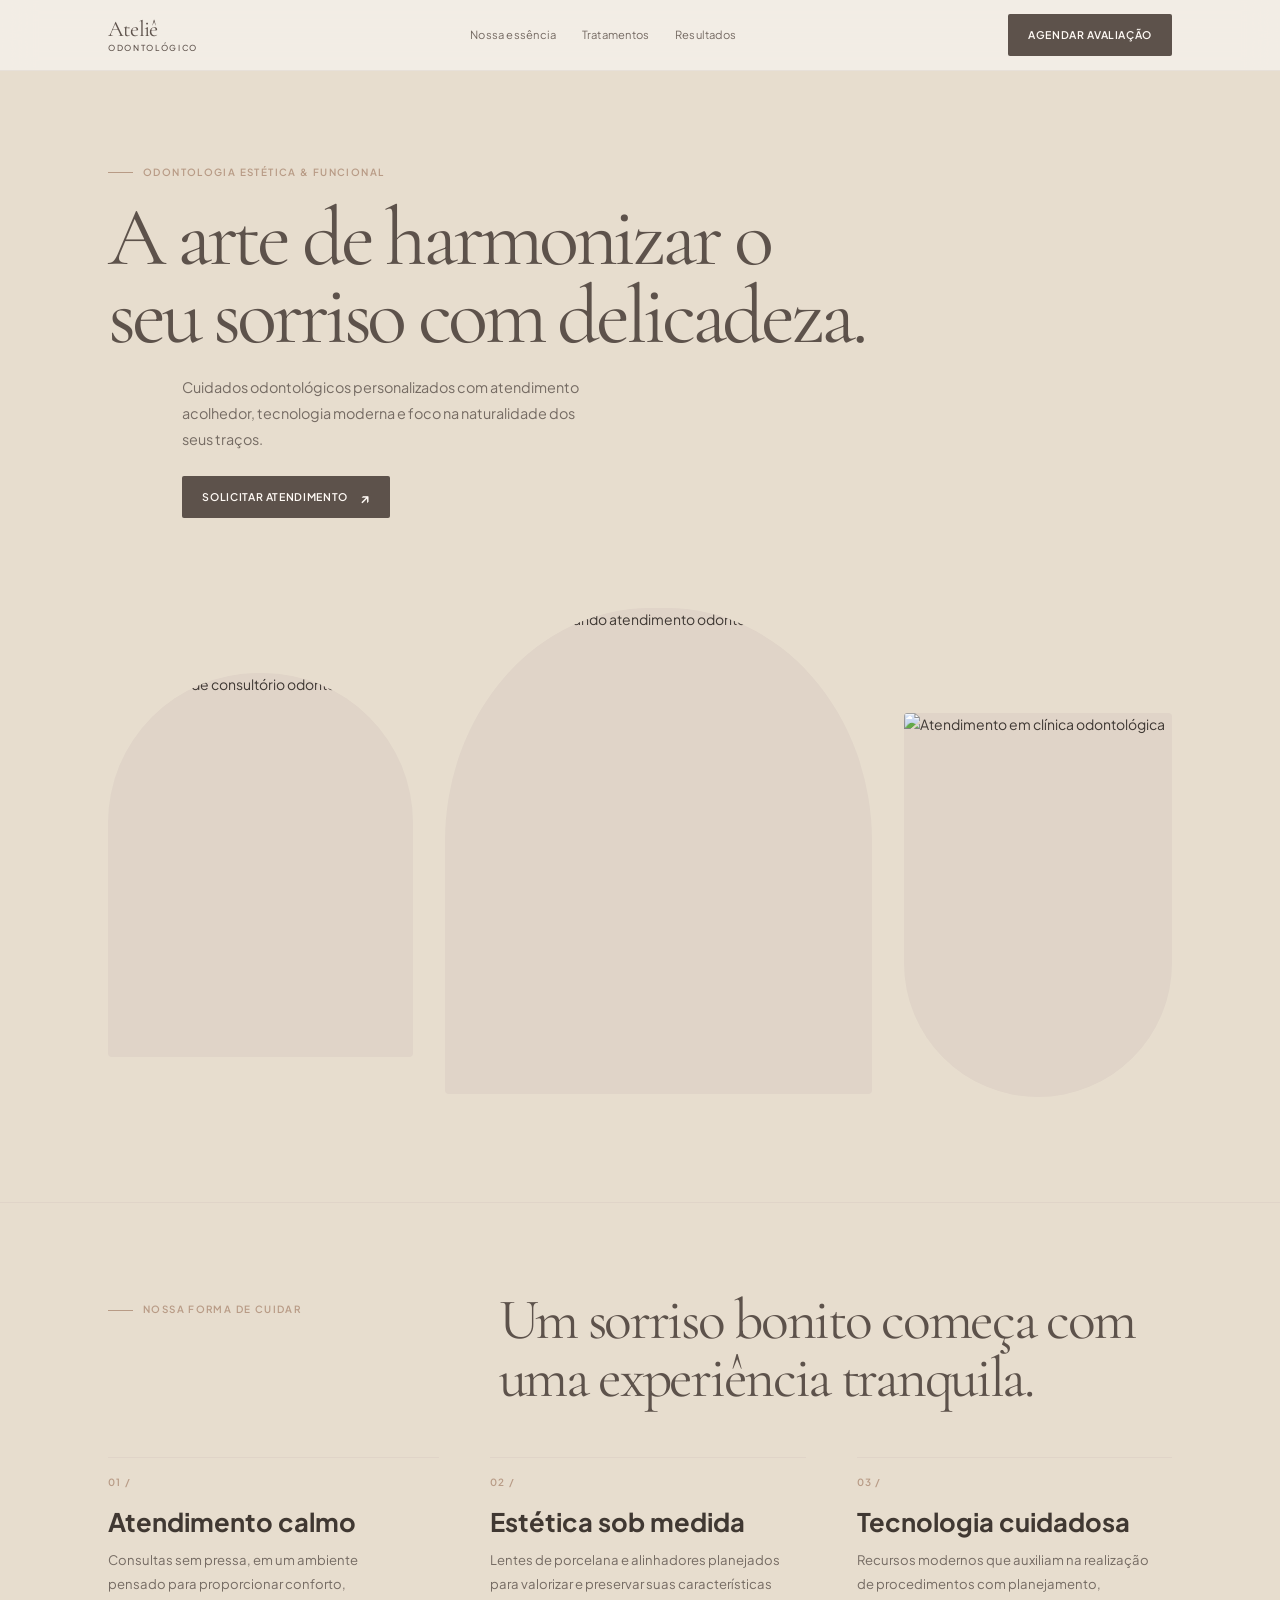
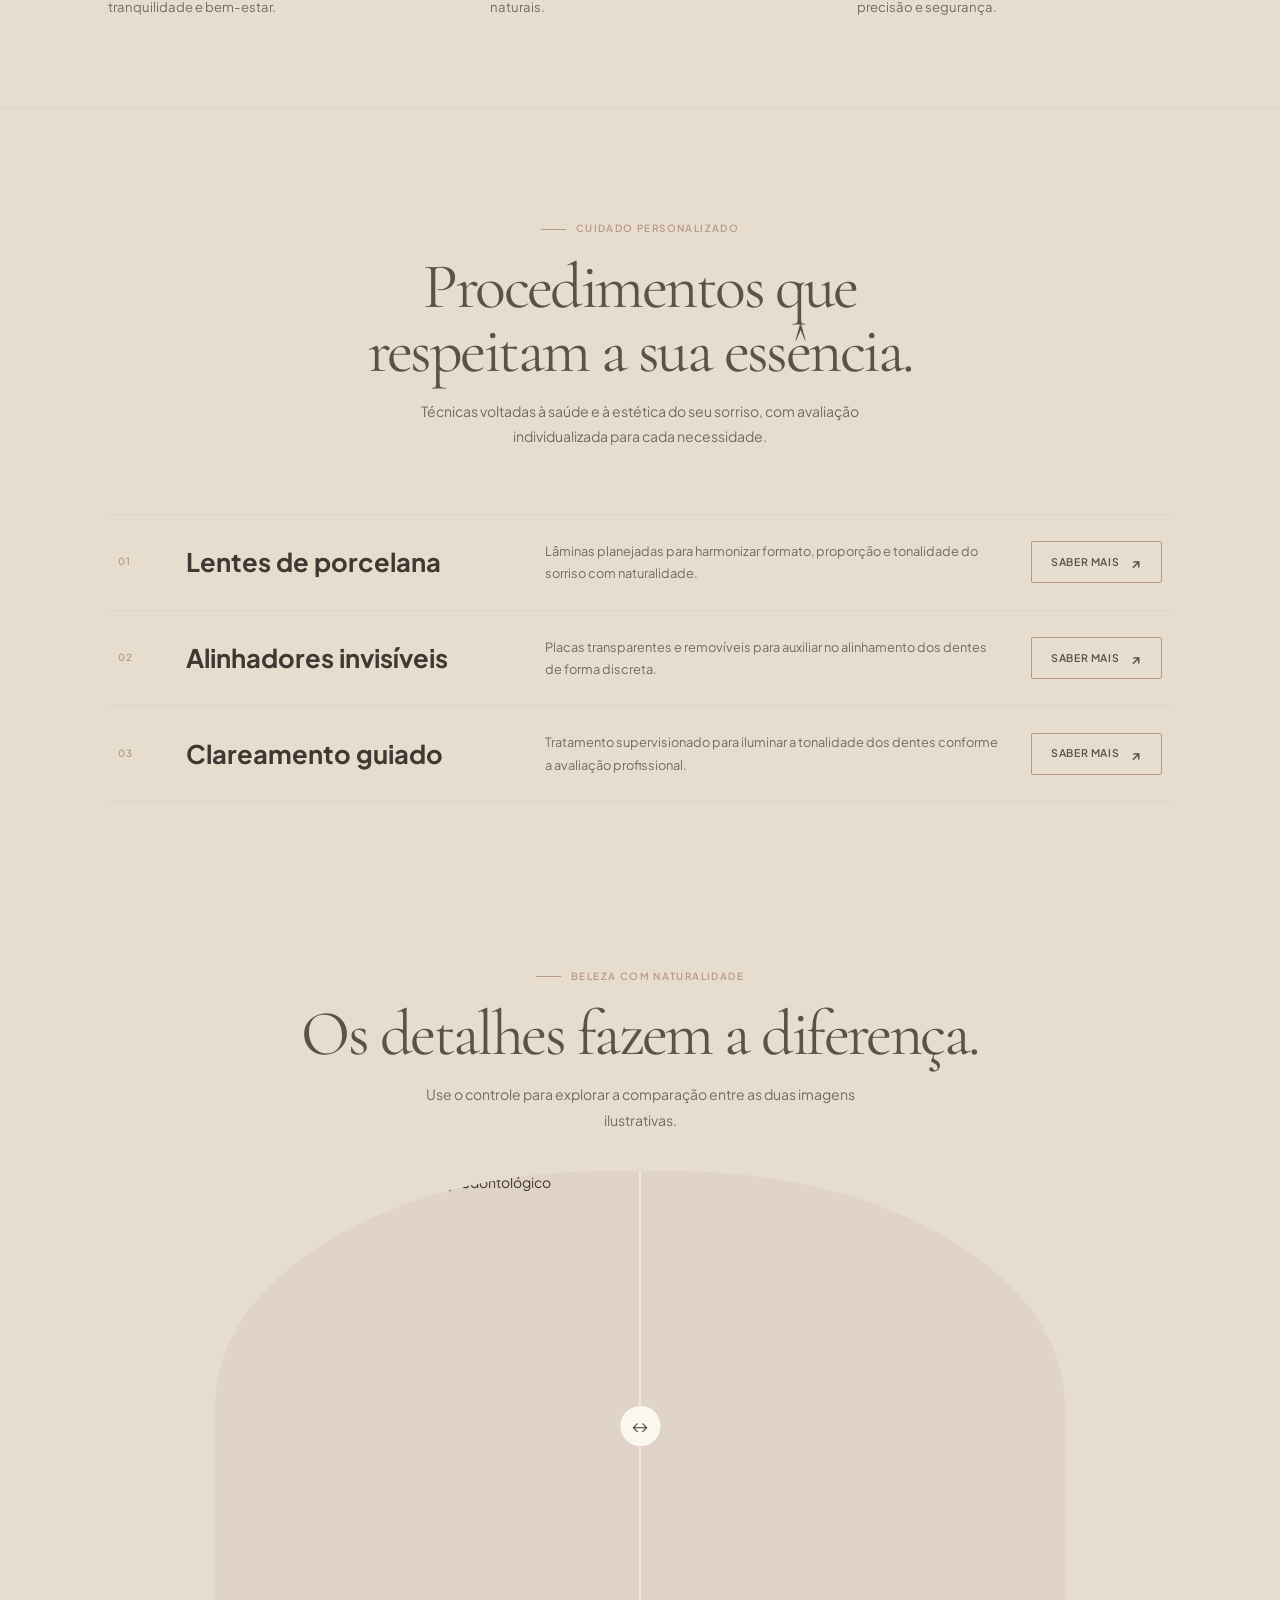
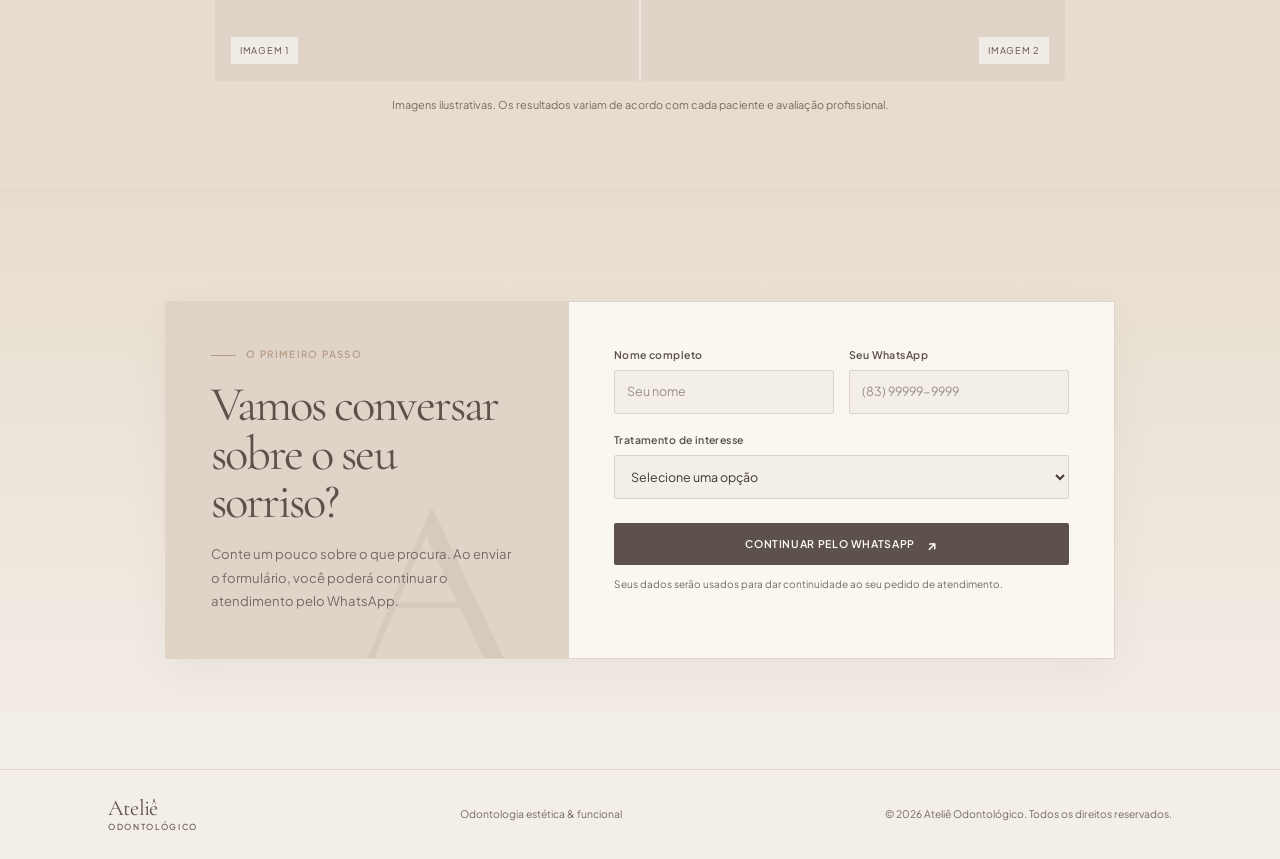
==== commit db757be3: "modificando layout" ====
--- a/src/index.html
+++ b/src/index.html
@@ -1,157 +1,200 @@
 <!DOCTYPE html>
 <html lang="pt-BR">
 <head>
-    <meta charset="UTF-8">
-    <meta name="viewport" content="width=device-width, initial-scale=1.0">
-    <title>Clínica Odontológica | Estética & Cuidado Delicado</title>
-    
-    <!-- Google Fonts: Cormorant Garamond (Serif delicada) & Plus Jakarta Sans (Sansa fina) -->
-    <link rel="preconnect" href="https://fonts.googleapis.com">
-    <link rel="preconnect" href="https://fonts.gstatic.com" crossorigin>
-    <link href="https://fonts.googleapis.com/css2?family=Cormorant+Garamond:ital,wght@0,300;0,400;0,500;1,400&family=Plus+Jakarta+Sans:wght@300;400;500;600&display=swap" rel="stylesheet">
-    <script src="https://unpkg.com/lucide@latest"></script>
-    <link rel="stylesheet" href="style.css">
+  <meta charset="UTF-8">
+  <meta name="viewport" content="width=device-width, initial-scale=1.0">
+  <meta name="description" content="Ateliê Odontológico — odontologia estética e funcional com atendimento personalizado, tecnologia e naturalidade.">
+  <meta name="theme-color" content="#e7ddce">
+  <title>Ateliê Odontológico | Seu sorriso, com naturalidade</title>
+
+  <link rel="preconnect" href="https://fonts.googleapis.com">
+  <link rel="preconnect" href="https://fonts.gstatic.com" crossorigin>
+  <link href="https://fonts.googleapis.com/css2?family=Cormorant+Garamond:wght@400;500;600;700&family=Plus+Jakarta+Sans:wght@300;400;500;600;700&display=swap" rel="stylesheet">
+  <link rel="stylesheet" href="style.css">
 </head>
 <body>
-
-    <!-- HEADER -->
-    <header>
-        <div class="container nav-container">
-            <a href="#" class="logo">Ateliê <span>Odontológico</span></a>
-            <ul class="nav-links">
-                <li><a href="#filosofia">Filosofia</a></li>
-                <li><a href="#tratamentos">Tratamentos</a></li>
-                <li><a href="#resultados">Resultados</a></li>
-            </ul>
-            <a href="#agendar" class="btn btn-outline">Agendar Consulta</a>
-        </div>
-    </header>
-
-    <!-- HERO CENTRALIZADO (EDITORIAL & SUAVE) -->
+  <header>
+    <div class="container nav-container">
+      <a href="#" class="logo" aria-label="Ateliê Odontológico — página inicial">Ateliê <span>Odontológico</span></a>
+
+      <button class="menu-toggle" type="button" aria-label="Abrir menu" aria-expanded="false" aria-controls="main-navigation">
+        <span></span><span></span>
+      </button>
+
+      <nav class="nav-links" id="main-navigation" aria-label="Navegação principal">
+        <a href="#filosofia">Nossa essência</a>
+        <a href="#tratamentos">Tratamentos</a>
+        <a href="#resultados">Resultados</a>
+      </nav>
+
+      <a href="#agendar" class="btn btn-primary header-cta">Agendar avaliação</a>
+    </div>
+  </header>
+
+  <main>
     <section class="hero">
-        <div class="container">
-            <span class="hero-tag">Odontologia Estética & Funcional</span>
-            <h1>A arte de harmonizar o seu sorriso com delicadeza.</h1>
-            <p>Cuidados odontológicos personalizados com atendimento calmo, tecnologia indolor e foco na naturalidade dos seus traços.</p>
-            <a href="#agendar" class="btn btn-primary"><i data-lucide="arrow-down"></i> Solicitar Atendimento</a>
-
-            <!-- GALERIA DE FOTOS COM CURVAS SUAVES -->
-            <div class="hero-gallery">
-                <div class="gallery-img-wrapper">
-                    <img src="https://images.unsplash.com/photo-1629909613654-28e377c37b09?auto=format&fit=crop&w=600&q=80" alt="Consultório Odontológico Nude">
-                </div>
-                <div class="gallery-img-wrapper center">
-                    <img src="https://images.unsplash.com/photo-1588776814546-1ffcf47267a5?auto=format&fit=crop&w=600&q=80" alt="Sorriso Delicado">
-                </div>
-                <div class="gallery-img-wrapper">
-                    <img src="https://images.unsplash.com/photo-1606811841689-23dfddce3e95?auto=format&fit=crop&w=600&q=80" alt="Detalhe do Atendimento">
-                </div>
+      <div class="container">
+        <div class="hero-copy">
+          <div class="hero-tag">Odontologia estética &amp; funcional</div>
+          <h1>A arte de harmonizar o seu sorriso com delicadeza.</h1>
+          <p>Cuidados odontológicos personalizados com atendimento acolhedor, tecnologia moderna e foco na naturalidade dos seus traços.</p>
+          <a href="#agendar" class="btn btn-primary">Solicitar atendimento <span aria-hidden="true">↗</span></a>
+        </div>
+
+        <div class="hero-gallery" aria-label="Imagens do universo odontológico">
+          <div class="gallery-img-wrapper">
+            <img src="https://images.unsplash.com/photo-1629909613654-28e377c37b09?auto=format&fit=crop&w=900&q=85" alt="Ambiente de consultório odontológico" fetchpriority="high">
+          </div>
+          <div class="gallery-img-wrapper center">
+            <img src="https://images.unsplash.com/photo-1588776814546-1ffcf47267a5?auto=format&fit=crop&w=1000&q=85" alt="Profissional realizando atendimento odontológico">
+          </div>
+          <div class="gallery-img-wrapper">
+            <img src="https://images.unsplash.com/photo-1606811841689-23dfddce3e95?auto=format&fit=crop&w=900&q=85" alt="Atendimento em clínica odontológica">
+          </div>
+        </div>
+      </div>
+    </section>
+
+    <section class="manifesto" id="filosofia">
+      <div class="container">
+        <div class="manifesto-intro">
+          <span class="eyebrow">Nossa forma de cuidar</span>
+          <h2>Um sorriso bonito começa com uma experiência tranquila.</h2>
+        </div>
+
+        <div class="manifesto-grid">
+          <article class="manifesto-item">
+            <span class="item-index">01 /</span>
+            <h3>Atendimento calmo</h3>
+            <p>Consultas sem pressa, em um ambiente pensado para proporcionar conforto, tranquilidade e bem-estar.</p>
+          </article>
+
+          <article class="manifesto-item">
+            <span class="item-index">02 /</span>
+            <h3>Estética sob medida</h3>
+            <p>Lentes de porcelana e alinhadores planejados para valorizar e preservar suas características naturais.</p>
+          </article>
+
+          <article class="manifesto-item">
+            <span class="item-index">03 /</span>
+            <h3>Tecnologia cuidadosa</h3>
+            <p>Recursos modernos que auxiliam na realização de procedimentos com planejamento, precisão e segurança.</p>
+          </article>
+        </div>
+      </div>
+    </section>
+
+    <section class="services" id="tratamentos">
+      <div class="container">
+        <div class="section-header">
+          <span class="hero-tag">Cuidado personalizado</span>
+          <h2>Procedimentos que respeitam a sua essência.</h2>
+          <p>Técnicas voltadas à saúde e à estética do seu sorriso, com avaliação individualizada para cada necessidade.</p>
+        </div>
+
+        <div class="services-list">
+          <article class="service-row">
+            <span class="service-index" aria-hidden="true">01</span>
+            <h3>Lentes de porcelana</h3>
+            <p>Lâminas planejadas para harmonizar formato, proporção e tonalidade do sorriso com naturalidade.</p>
+            <a href="#agendar" class="btn btn-outline">Saber mais <span aria-hidden="true">↗</span></a>
+          </article>
+
+          <article class="service-row">
+            <span class="service-index" aria-hidden="true">02</span>
+            <h3>Alinhadores invisíveis</h3>
+            <p>Placas transparentes e removíveis para auxiliar no alinhamento dos dentes de forma discreta.</p>
+            <a href="#agendar" class="btn btn-outline">Saber mais <span aria-hidden="true">↗</span></a>
+          </article>
+
+          <article class="service-row">
+            <span class="service-index" aria-hidden="true">03</span>
+            <h3>Clareamento guiado</h3>
+            <p>Tratamento supervisionado para iluminar a tonalidade dos dentes conforme a avaliação profissional.</p>
+            <a href="#agendar" class="btn btn-outline">Saber mais <span aria-hidden="true">↗</span></a>
+          </article>
+        </div>
+      </div>
+    </section>
+
+    <section class="visualizer" id="resultados">
+      <div class="container">
+        <div class="section-header">
+          <span class="hero-tag">Beleza com naturalidade</span>
+          <h2>Os detalhes fazem a diferença.</h2>
+          <p>Use o controle para explorar a comparação entre as duas imagens ilustrativas.</p>
+        </div>
+
+        <div class="ba-wrapper">
+          <img class="ba-img ba-after" src="https://images.unsplash.com/photo-1606811971618-4486d14f3f99?auto=format&fit=crop&w=1400&q=85" alt="Imagem ilustrativa de atendimento odontológico">
+
+          <div class="ba-before-clip">
+            <img class="ba-img ba-before" id="beforeImg" src="https://images.unsplash.com/photo-1609840114035-3c981b782dfe?auto=format&fit=crop&w=1400&q=85" alt="Imagem ilustrativa para comparação">
+          </div>
+
+          <div class="ba-divider" aria-hidden="true"></div>
+          <input type="range" class="ba-slider" id="baSlider" min="0" max="100" value="50" aria-label="Controle de comparação das imagens">
+          <span class="ba-label ba-label-before">Imagem 1</span>
+          <span class="ba-label ba-label-after">Imagem 2</span>
+        </div>
+
+        <p class="visualizer-note">Imagens ilustrativas. Os resultados variam de acordo com cada paciente e avaliação profissional.</p>
+      </div>
+    </section>
+
+    <section class="booking-section" id="agendar">
+      <div class="container">
+        <div class="booking-card">
+          <div class="booking-aside">
+            <span class="hero-tag">O primeiro passo</span>
+            <h2>Vamos conversar sobre o seu sorriso?</h2>
+            <p>Conte um pouco sobre o que procura. Ao enviar o formulário, você poderá continuar o atendimento pelo WhatsApp.</p>
+            <div class="booking-decoration" aria-hidden="true">A.</div>
+          </div>
+
+          <form id="leadForm">
+            <div class="form-grid">
+              <div class="form-group">
+                <label for="nome">Nome completo</label>
+                <input type="text" id="nome" name="nome" class="form-control" placeholder="Seu nome" autocomplete="name" required>
+              </div>
+
+              <div class="form-group">
+                <label for="whatsapp">Seu WhatsApp</label>
+                <input type="tel" id="whatsapp" name="whatsapp" class="form-control" placeholder="(83) 99999-9999" autocomplete="tel" inputmode="tel" required>
+              </div>
+
+              <div class="form-group full">
+                <label for="interesse">Tratamento de interesse</label>
+                <select id="interesse" name="interesse" class="form-control" required>
+                  <option value="">Selecione uma opção</option>
+                  <option value="Lentes de porcelana">Lentes de porcelana</option>
+                  <option value="Alinhadores invisíveis">Alinhadores invisíveis</option>
+                  <option value="Clareamento guiado">Clareamento guiado</option>
+                  <option value="Avaliação geral">Avaliação geral</option>
+                  <option value="Ainda não sei">Ainda não sei / quero orientação</option>
+                </select>
+              </div>
             </div>
-        </div>
-    </section>
-
-    <!-- MANIFESTO / PILARES -->
-    <section id="filosofia" class="manifesto">
-        <div class="container manifesto-grid">
-            <div class="manifesto-item">
-                <h3>Atendimento Calmo</h3>
-                <p>Consultas sem pressa, em um ambiente acentuado por aromas e sons projetados para o seu bem-estar.</p>
-            </div>
-            <div class="manifesto-item">
-                <h3>Estética Sob Medida</h3>
-                <p>Lentes de porcelana e alinhadores planejados para preservar sua anatomia natural.</p>
-            </div>
-            <div class="manifesto-item">
-                <h3>Tecnologia Silenciosa</h3>
-                <p>Equipamentos modernos que garantem procedimentos rápidos, seguros e indolores.</p>
-            </div>
-        </div>
-    </section>
-
-    <!-- TRATAMENTOS -->
-    <section id="tratamentos" class="services">
-        <div class="container">
-            <div class="section-header">
-                <h2>Procedimentos Exclusivos</h2>
-                <p style="color: var(--text-muted);">Técnicas avançadas para a saúde e estética do seu sorriso.</p>
-            </div>
-
-            <div class="services-list">
-                <div class="service-row">
-                    <h3>Lentes de Porcelana</h3>
-                    <p>Lâminas ultra-finas confeccionadas artesanalmente para alinhar e clarear com máxima naturalidade.</p>
-                    <a href="#agendar" class="btn btn-outline">Saber Mais</a>
-                </div>
-                <div class="service-row">
-                    <h3>Alinhadores Invisíveis</h3>
-                    <p>Placas transparentes e removíveis para alinhar seus dentes de forma discreta e sem fios metálicos.</p>
-                    <a href="#agendar" class="btn btn-outline">Saber Mais</a>
-                </div>
-                <div class="service-row">
-                    <h3>Clareamento Guiado</h3>
-                    <p>Procedimento com agentes suavizantes que iluminam a tonalidade dos dentes sem causar sensibilidade.</p>
-                    <a href="#agendar" class="btn btn-outline">Saber Mais</a>
-                </div>
-            </div>
-        </div>
-    </section>
-
-    <!-- ANTES E DEPOIS INTERATIVO -->
-    <section id="resultados" class="visualizer">
-        <div class="container">
-            <div class="section-header">
-                <h2>Transformações Discretas</h2>
-                <p style="color: var(--text-muted);">Arraste suavemente para observar o equilíbrio alcançado.</p>
-            </div>
-
-            <div class="ba-wrapper">
-                <div class="ba-img ba-after"></div>
-                <div class="ba-img ba-before" id="beforeImg"></div>
-                <input type="range" min="0" max="100" value="50" class="ba-slider" id="baSlider">
-            </div>
-        </div>
-    </section>
-
-    <!-- FORMULÁRIO EXCLUSIVO NO FINAL DA PÁGINA (LINK ÂNCORA: #agendar) -->
-    <section id="agendar" class="booking-section">
-        <div class="container">
-            <div class="booking-card">
-                <h2>Inicie sua Jornada</h2>
-                <p>Preencha os dados abaixo para solicitar o seu horário exclusivo de avaliação.</p>
-
-                <form id="leadForm">
-                    <div class="form-grid">
-                        <div class="form-group">
-                            <label>Nome Completo</label>
-                            <input type="text" id="nome" class="form-control" placeholder="Seu nome" required>
-                        </div>
-                        <div class="form-group">
-                            <label>WhatsApp</label>
-                            <input type="tel" id="whatsapp" class="form-control" placeholder="(00) 00000-0000" required>
-                        </div>
-                        <div class="form-group full">
-                            <label>Tratamento Desejado</label>
-                            <select id="interesse" class="form-control">
-                                <option>Lentes de Porcelana</option>
-                                <option>Alinhadores Invisíveis</option>
-                                <option>Clareamento Guiado</option>
-                                <option>Avaliação Estética Geral</option>
-                            </select>
-                        </div>
-                    </div>
-                    <button type="submit" class="btn btn-primary" style="width: 100%; padding: 16px;"><i data-lucide="send"></i> Enviar Solicitação no WhatsApp</button>
-                </form>
-            </div>
-        </div>
-    </section>
-
-    <!-- FOOTER -->
-    <footer>
-        <div class="container">
-            <p>&copy; 2026 Ateliê Odontológico. Todos os direitos reservados.</p>
-        </div>
-    </footer>
-
-    <script src="script.js"></script>
+
+            <button type="submit" class="btn btn-primary form-submit">Continuar pelo WhatsApp <span aria-hidden="true">↗</span></button>
+            <p class="form-privacy">Seus dados serão usados para dar continuidade ao seu pedido de atendimento.</p>
+            <p class="form-error" id="formError" role="alert" hidden></p>
+          </form>
+        </div>
+      </div>
+    </section>
+  </main>
+
+  <footer>
+    <div class="container footer-content">
+      <a href="#" class="logo">Ateliê <span>Odontológico</span></a>
+      <p>Odontologia estética &amp; funcional</p>
+      <span>© <span id="currentYear">2026</span> Ateliê Odontológico. Todos os direitos reservados.</span>
+    </div>
+  </footer>
+
+  <script src="https://unpkg.com/lucide@latest"></script>
+  <script src="script.js"></script>
 </body>
 </html>
--- a/src/style.css
+++ b/src/style.css
@@ -1,415 +1,1099 @@
-        /* --- PALETA CAFÉ COM LEITE & NUDE DELICADO --- */
-        :root {
-            --bg-main: #e7ddce;          /* Café com leite ultra suave */
-            --bg-surface: #F3EEE8;       /* Tom creme aveludado */
-            --bg-card: #FAF6F0;          /* Cartão sutil */
-            
-            --brand-coffee: #5d524b;     /* Marrom café elegante */
-            --brand-coffee-light: #B89B86;/* Café com leite médio */
-            --brand-soft: #E0D4C8;       /* Borda sutil */
-            
-            --text-title: #1A1715;       /* Preto/Marrom profundo delicado */
-            --text-body: #504843;        /* Marrom acinzentado leve */
-            --text-muted: #5a5551;       /* Tom neutro secundário */
-
-            --font-serif: 'Cormorant Garamond', serif;
-            --font-sans: 'Plus Jakarta Sans', sans-serif;
-            --transition: all 0.4s cubic-bezier(0.16, 1, 0.3, 1);
-        }
-
-        * {
-            margin: 0;
-            padding: 0;
-            box-sizing: border-box;
-            scroll-behavior: smooth;
-        }
-
-        body {
-            background-color: var(--bg-main);
-            color: var(--text-body);
-            font-family: var(--font-sans);
-            font-weight: 300;
-            line-height: 1.7;
-            font-size: 0.95rem;
-            overflow-x: hidden;
-        }
-
-        /* --- TIPOGRAFIA & UTILITÁRIOS --- */
-        h1, h2, h3, h4, .serif-title {
-            font-family: var(--font-serif);
-            color: var(--text-title);
-            font-weight: 400;
-            letter-spacing: -0.01em;
-        }
-
-        .container {
-            max-width: 1040px;
-            margin: 0 auto;
-            padding: 0 24px;
-        }
-
-        .btn {
-            display: inline-flex;
-            align-items: center;
-            justify-content: center;
-            gap: 10px;
-            padding: 14px 28px;
-            border-radius: 40px;
-            font-size: 0.85rem;
-            font-weight: 400;
-            letter-spacing: 0.05em;
-            text-transform: uppercase;
-            text-decoration: none;
-            cursor: pointer;
-            transition: var(--transition);
-            border: 1px solid transparent;
-        }
-
-        .btn-primary {
-            background-color: var(--brand-coffee);
-            color: #FFFFFF;
-        }
-
-        .btn-primary:hover {
-            background-color: #725643;
-            transform: translateY(-2px);
-            box-shadow: 0 8px 20px rgba(140, 109, 88, 0.15);
-        }
-
-        .btn-outline {
-            border-color: var(--brand-coffee);
-            color: var(--brand-coffee);
-            background: transparent;
-        }
-
-        .btn-outline:hover {
-            background-color: var(--brand-coffee);
-            color: #FFFFFF;
-        }
-
-        /* --- HEADER --- */
-        header {
-            position: fixed;
-            top: 0;
-            left: 0;
-            width: 100%;
-            z-index: 1000;
-            background: rgba(251, 249, 246, 0.85);
-            backdrop-filter: blur(12px);
-            border-bottom: 1px solid var(--brand-soft);
-        }
-
-        .nav-container {
-            display: flex;
-            justify-content: space-between;
-            align-items: center;
-            height: 76px;
-        }
-
-        .logo {
-            font-family: var(--font-serif);
-            font-size: 1.4rem;
-            color: var(--text-title);
-            text-decoration: none;
-            letter-spacing: 0.02em;
-        }
-
-        .logo span {
-            font-weight: 300;
-            font-style: italic;
-            color: var(--brand-coffee);
-        }
-
-        .nav-links {
-            display: flex;
-            gap: 32px;
-            list-style: none;
-        }
-
-        .nav-links a {
-            color: var(--text-body);
-            text-decoration: none;
-            font-size: 0.85rem;
-            letter-spacing: 0.03em;
-            transition: var(--transition);
-        }
-
-        .nav-links a:hover {
-            color: var(--brand-coffee);
-        }
-
-        /* --- HERO (LAYOUT EDITORIAL CENTRALIZADO) --- */
-        .hero {
-            padding: 170px 0 70px;
-            text-align: center;
-        }
-
-        .hero-tag {
-            display: inline-block;
-            font-size: 0.75rem;
-            letter-spacing: 0.2em;
-            text-transform: uppercase;
-            color: var(--brand-coffee);
-            margin-bottom: 16px;
-        }
-
-        .hero h1 {
-            font-size: 3.6rem;
-            line-height: 1.15;
-            max-width: 820px;
-            margin: 0 auto 24px;
-        }
-
-        .hero p {
-            max-width: 580px;
-            margin: 0 auto 36px;
-            color: var(--text-muted);
-            font-size: 1.05rem;
-        }
-
-        /* --- GALERIA EDITORIAL ORGANICA --- */
-        .hero-gallery {
-            display: grid;
-            grid-template-columns: 1fr 1.3fr 1fr;
-            gap: 20px;
-            align-items: center;
-            margin-top: 40px;
-        }
-
-        .gallery-img-wrapper {
-            position: relative;
-            overflow: hidden;
-            border-radius: 120px 120px 20px 20px;
-            box-shadow: 0 10px 30px rgba(0, 0, 0, 0.03);
-            transition: var(--transition);
-        }
-
-        .gallery-img-wrapper:hover {
-            transform: translateY(-5px);
-        }
-
-        .gallery-img-wrapper.center {
-            border-radius: 160px;
-        }
-
-        .gallery-img-wrapper img {
-            width: 100%;
-            height: 380px;
-            object-fit: cover;
-            display: block;
-            transition: var(--transition);
-            filter: saturate(0.9) brightness(1.02);
-        }
-
-        .gallery-img-wrapper:hover img {
-            scale: 1.04;
-        }
-
-        /* --- SEÇÃO MANIFESTO / DIFERENCIAIS --- */
-        .manifesto {
-            padding: 90px 0;
-            background-color: var(--bg-surface);
-            margin: 60px 0;
-            border-top: 1px solid var(--brand-soft);
-            border-bottom: 1px solid var(--brand-soft);
-        }
-
-        .manifesto-grid {
-            display: grid;
-            grid-template-columns: repeat(3, 1fr);
-            gap: 40px;
-            text-align: center;
-        }
-
-        .manifesto-item h3 {
-            font-size: 1.6rem;
-            margin-bottom: 12px;
-            color: var(--brand-coffee);
-        }
-
-        .manifesto-item p {
-            font-size: 0.9rem;
-            color: var(--text-muted);
-        }
-
-        /* --- SERVIÇOS E TRATAMENTOS --- */
-        .services {
-            padding: 70px 0;
-        }
-
-        .section-header {
-            text-align: center;
-            margin-bottom: 60px;
-        }
-
-        .section-header h2 {
-            font-size: 2.8rem;
-            margin-bottom: 12px;
-        }
-
-        .services-list {
-            display: flex;
-            flex-direction: column;
-            gap: 24px;
-        }
-
-        .service-row {
-            display: grid;
-            grid-template-columns: 0.4fr 1fr auto;
-            align-items: center;
-            padding: 30px;
-            background: var(--bg-card);
-            border: 1px solid var(--brand-soft);
-            border-radius: 16px;
-            transition: var(--transition);
-        }
-
-        .service-row:hover {
-            background: #FFFFFF;
-            border-color: var(--brand-coffee-light);
-            box-shadow: 0 10px 25px rgba(140, 109, 88, 0.06);
-        }
-
-        .service-row h3 {
-            font-size: 1.5rem;
-        }
-
-        .service-row p {
-            color: var(--text-muted);
-            font-size: 0.9rem;
-            padding-right: 20px;
-        }
-
-        /* --- ANTES & DEPOIS INTERATIVO E SUAVE --- */
-        .visualizer {
-            padding: 80px 0;
-        }
-
-        .ba-wrapper {
-            position: relative;
-            max-width: 720px;
-            height: 400px;
-            margin: 0 auto;
-            border-radius: 200px 200px 20px 20px;
-            overflow: hidden;
-            border: 1px solid var(--brand-soft);
-        }
-
-        .ba-img {
-            position: absolute;
-            top: 0;
-            left: 0;
-            width: 100%;
-            height: 100%;
-            background-size: cover;
-            background-position: center;
-        }
-
-        .ba-after {
-            background-image: url('https://images.unsplash.com/photo-1588776814546-1ffcf47267a5?auto=format&fit=crop&w=1000&q=80');
-        }
-
-        .ba-before {
-            background-image: url('https://images.unsplash.com/photo-1571772996211-2f02c9727629?auto=format&fit=crop&w=1000&q=80');
-            width: 50%;
-            border-right: 1.5px solid #FFFFFF;
-        }
-
-        .ba-slider {
-            position: absolute;
-            top: 0;
-            left: 0;
-            width: 100%;
-            height: 100%;
-            opacity: 0;
-            cursor: ew-resize;
-        }
-
-        /* --- FORMULÁRIO FINAL (SEÇÃO DE ENCERRAMENTO) --- */
-        .booking-section {
-            padding: 100px 0 120px;
-            background: linear-gradient(180deg, var(--bg-main) 0%, var(--bg-surface) 100%);
-            border-top: 1px solid var(--brand-soft);
-        }
-
-        .booking-card {
-            max-width: 680px;
-            margin: 0 auto;
-            background: #FFFFFF;
-            padding: 50px;
-            border-radius: 24px;
-            border: 1px solid var(--brand-soft);
-            box-shadow: 0 15px 35px rgba(140, 109, 88, 0.05);
-            text-align: center;
-        }
-
-        .booking-card h2 {
-            font-size: 2.5rem;
-            margin-bottom: 12px;
-        }
-
-        .booking-card p {
-            color: var(--text-muted);
-            margin-bottom: 36px;
-            font-size: 0.95rem;
-        }
-
-        .form-grid {
-            display: grid;
-            grid-template-columns: 1fr 1fr;
-            gap: 16px;
-            text-align: left;
-            margin-bottom: 20px;
-        }
-
-        .form-group.full {
-            grid-column: span 2;
-        }
-
-        .form-group label {
-            display: block;
-            font-size: 0.75rem;
-            letter-spacing: 0.05em;
-            text-transform: uppercase;
-            color: var(--text-muted);
-            margin-bottom: 6px;
-        }
-
-        .form-control {
-            width: 100%;
-            padding: 12px 16px;
-            background: var(--bg-main);
-            border: 1px solid var(--brand-soft);
-            border-radius: 8px;
-            color: var(--text-title);
-            font-family: var(--font-sans);
-            font-size: 0.9rem;
-            transition: var(--transition);
-        }
-
-        .form-control:focus {
-            outline: none;
-            border-color: var(--brand-coffee);
-            background: #FFFFFF;
-        }
-
-        /* --- FOOTER --- */
-        footer {
-            padding: 40px 0;
-            text-align: center;
-            border-top: 1px solid var(--brand-soft);
-            color: var(--text-muted);
-            font-size: 0.85rem;
-        }
-
-        /* --- RESPONSIVIDADE --- */
-        @media (max-width: 868px) {
-            .hero h1 { font-size: 2.4rem; }
-            .hero-gallery { grid-template-columns: 1fr; gap: 16px; }
-            .gallery-img-wrapper img { height: 260px; }
-            .manifesto-grid { grid-template-columns: 1fr; gap: 24px; }
-            .service-row { grid-template-columns: 1fr; gap: 12px; }
-            .form-grid { grid-template-columns: 1fr; }
-            .form-group.full { grid-column: span 1; }
-            .nav-links { display: none; }
-        }   +
+/* =========================================================
+   ATELIÊ ODONTOLÓGICO — LAYOUT EDITORIAL COMPACTO
+   Paleta original: nude, bege e marrom.
+   ========================================================= */
+
+:root {
+  --bg-main: #e7ddce;
+  --bg-surface: #F3EEE8;
+  --bg-card: #FAF6F0;
+  --brand-coffee: #5d524b;
+  --brand-coffee-light: #B89B86;
+  --brand-soft: #E0D4C8;
+  --text-main: #403832;
+  --text-muted: #756b63;
+  --font-serif: "Cormorant Garamond", Georgia, serif;
+  --font-sans: "Plus Jakarta Sans", Arial, sans-serif;
+  --layout-width: 1160px;
+  --layout-space: clamp(48px, 6vw, 85px);
+  --ease: cubic-bezier(.2, .7, .2, 1);
+}
+
+* {
+  box-sizing: border-box;
+  margin: 0;
+  padding: 0;
+}
+
+html {
+  scroll-behavior: smooth;
+  scroll-padding-top: 80px;
+}
+
+body {
+  background: var(--bg-main);
+  color: var(--text-main);
+  font-family: var(--font-sans);
+  font-size: 14px;
+  line-height: 1.6;
+  overflow-x: clip;
+}
+
+body.menu-open {
+  overflow: hidden;
+}
+
+img {
+  display: block;
+  max-width: 100%;
+}
+
+a {
+  color: inherit;
+  text-decoration: none;
+}
+
+button, input, select {
+  font: inherit;
+  -webkit-tap-highlight-color: transparent;
+}
+
+button:focus-visible,
+a:focus-visible,
+input:focus-visible,
+select:focus-visible {
+  outline: 2px solid var(--brand-coffee);
+  outline-offset: 4px;
+}
+
+.container {
+  width: min(100%, var(--layout-width));
+  margin-inline: auto;
+  padding-inline: clamp(18px, 4vw, 48px);
+}
+
+section {
+  scroll-margin-top: 80px;
+}
+
+h1, h2 {
+  color: var(--brand-coffee);
+  font-family: var(--font-serif);
+  font-weight: 400;
+}
+
+p {
+  color: var(--text-muted);
+}
+
+/* NAVEGAÇÃO */
+
+header {
+  position: absolute;
+  z-index: 20;
+  top: 0;
+  left: 0;
+  width: 100%;
+  background: rgba(243, 238, 232, .92);
+  border-bottom: 1px solid rgba(93, 82, 75, .08);
+  backdrop-filter: blur(16px);
+}
+
+.nav-container {
+  display: flex;
+  align-items: center;
+  justify-content: space-between;
+  min-height: 70px;
+  gap: 22px;
+}
+
+.logo {
+  flex-shrink: 0;
+  color: var(--brand-coffee);
+  font-family: var(--font-serif);
+  font-size: 1.4rem;
+  line-height: 1;
+  letter-spacing: -.035em;
+}
+
+.logo span {
+  display: block;
+  margin-top: 4px;
+  font-family: var(--font-sans);
+  font-size: .52rem;
+  font-weight: 500;
+  letter-spacing: .2em;
+  text-transform: uppercase;
+}
+
+.nav-links {
+  display: flex;
+  align-items: center;
+  gap: clamp(14px, 2vw, 28px);
+}
+
+.nav-links a {
+  position: relative;
+  padding-block: 7px;
+  color: var(--text-muted);
+  font-size: .7rem;
+  letter-spacing: .02em;
+  transition: color .25s ease;
+}
+
+.nav-links a::after {
+  position: absolute;
+  right: 0;
+  bottom: 2px;
+  left: 0;
+  height: 1px;
+  background: var(--brand-coffee);
+  content: "";
+  transform: scaleX(0);
+  transform-origin: right;
+  transition: transform .3s ease;
+}
+
+.nav-links a:hover {
+  color: var(--brand-coffee);
+}
+
+.nav-links a:hover::after {
+  transform: scaleX(1);
+  transform-origin: left;
+}
+
+.menu-toggle {
+  display: none;
+  width: 38px;
+  height: 38px;
+  align-items: center;
+  justify-content: center;
+  flex-direction: column;
+  gap: 5px;
+  border: 1px solid var(--brand-soft);
+  border-radius: 50%;
+  background: transparent;
+  cursor: pointer;
+}
+
+.menu-toggle span {
+  width: 15px;
+  height: 1px;
+  background: var(--brand-coffee);
+  transition: transform .25s ease;
+}
+
+/* BOTÕES */
+
+.btn {
+  display: inline-flex;
+  min-height: 42px;
+  align-items: center;
+  justify-content: center;
+  gap: 12px;
+  padding: 11px 19px;
+  border: 1px solid transparent;
+  border-radius: 2px;
+  cursor: pointer;
+  font-family: var(--font-sans);
+  font-size: .66rem;
+  font-weight: 600;
+  letter-spacing: .06em;
+  text-align: center;
+  text-transform: uppercase;
+  transition: background .25s ease, color .25s ease,
+    border-color .25s ease, transform .25s ease;
+}
+
+.btn span {
+  font-size: .9rem;
+  line-height: 1;
+}
+
+.btn-primary {
+  background: var(--brand-coffee);
+  color: #fffaf5;
+}
+
+.btn-primary:hover {
+  background: #493f39;
+  transform: translateY(-2px);
+}
+
+.btn-outline {
+  border-color: var(--brand-coffee-light);
+  background: transparent;
+  color: var(--brand-coffee);
+}
+
+.btn-outline:hover {
+  border-color: var(--brand-coffee);
+  background: var(--brand-coffee);
+  color: #fffaf5;
+  transform: translateY(-2px);
+}
+
+/* CAPA PRINCIPAL */
+
+.hero {
+  position: relative;
+  padding: clamp(125px, 13vw, 165px) 0 70px;
+  overflow: hidden;
+}
+
+.hero-copy {
+  position: relative;
+  z-index: 1;
+}
+
+.hero-tag,
+.eyebrow {
+  display: flex;
+  align-items: center;
+  gap: 10px;
+  margin-bottom: 18px;
+  color: var(--brand-coffee-light);
+  font-size: .62rem;
+  font-weight: 600;
+  letter-spacing: .14em;
+  text-transform: uppercase;
+}
+
+.hero-tag::before,
+.eyebrow::before {
+  width: 25px;
+  height: 1px;
+  flex: 0 0 auto;
+  background: var(--brand-coffee-light);
+  content: "";
+}
+
+.hero h1 {
+  max-width: 850px;
+  margin-bottom: 20px;
+  font-size: clamp(3rem, 6.5vw, 6rem);
+  letter-spacing: -.05em;
+  line-height: .94;
+  text-wrap: balance;
+}
+
+.hero-copy > p {
+  max-width: 420px;
+  margin: 0 0 23px 7%;
+  font-size: .9rem;
+  line-height: 1.8;
+}
+
+.hero-copy > .btn {
+  margin-left: 7%;
+}
+
+/* GALERIA */
+
+.hero-gallery {
+  display: grid;
+  grid-template-columns: .82fr 1.15fr .72fr;
+  align-items: start;
+  gap: clamp(14px, 2.5vw, 32px);
+  margin-top: clamp(48px, 7vw, 90px);
+}
+
+.gallery-img-wrapper {
+  height: auto;
+  overflow: hidden;
+  border-radius: 150px 150px 4px 4px;
+  background: var(--brand-soft);
+}
+
+.gallery-img-wrapper:first-child {
+  margin-top: 65px;
+}
+
+.gallery-img-wrapper.center {
+  margin-top: 0;
+  border-radius: 48% 48% 4px 4px;
+}
+
+.gallery-img-wrapper:last-child {
+  margin-top: 105px;
+  border-radius: 4px 4px 150px 150px;
+}
+
+.gallery-img-wrapper img {
+  width: 100%;
+  height: clamp(230px, 30vw, 390px);
+  object-fit: cover;
+  filter: saturate(.82);
+  transition: transform .8s var(--ease), filter .8s var(--ease);
+}
+
+.gallery-img-wrapper.center img {
+  height: clamp(300px, 38vw, 490px);
+}
+
+.gallery-img-wrapper:hover img {
+  filter: saturate(1);
+  transform: scale(1.035);
+}
+
+/* FILOSOFIA */
+
+.manifesto {
+  margin: 35px 0;
+  padding: clamp(55px, 7vw, 90px) 0;
+  border-top: 1px solid var(--brand-soft);
+  border-bottom: 1px solid var(--brand-soft);
+}
+
+.manifesto-intro {
+  display: grid;
+  grid-template-columns: .7fr 1.3fr;
+  align-items: start;
+  gap: 28px;
+  margin-bottom: 50px;
+}
+
+.manifesto-intro .eyebrow {
+  margin-top: 10px;
+}
+
+.manifesto-intro h2 {
+  max-width: 700px;
+  font-size: clamp(2.3rem, 4.5vw, 4.2rem);
+  letter-spacing: -.04em;
+  line-height: 1;
+}
+
+.manifesto-grid {
+  display: grid;
+  grid-template-columns: 1.05fr 1fr 1fr;
+  gap: clamp(20px, 4vw, 52px);
+  text-align: left;
+}
+
+.manifesto-item {
+  padding-top: 17px;
+  border-top: 1px solid var(--brand-soft);
+}
+
+.item-index,
+.service-index {
+  display: block;
+  margin-bottom: 16px;
+  color: var(--brand-coffee-light);
+  font-size: .62rem;
+  font-weight: 600;
+  letter-spacing: .12em;
+}
+
+.manifesto-item h3 {
+  margin-bottom: 10px;
+  font-size: clamp(1.3rem, 2vw, 1.7rem);
+  line-height: 1.2;
+}
+
+.manifesto-item p {
+  max-width: 300px;
+  font-size: .82rem;
+  line-height: 1.8;
+}
+
+/* TRATAMENTOS */
+
+.services,
+.visualizer {
+  padding: var(--layout-space) 0;
+}
+
+.section-header {
+  max-width: 700px;
+  margin: 0 auto clamp(38px, 5vw, 65px);
+  text-align: center;
+}
+
+.section-header .hero-tag {
+  justify-content: center;
+}
+
+.section-header h2 {
+  margin-bottom: 16px;
+  font-size: clamp(2.4rem, 5vw, 4.5rem);
+  letter-spacing: -.04em;
+  line-height: 1;
+  text-wrap: balance;
+}
+
+.section-header p {
+  max-width: 470px;
+  margin-inline: auto;
+  font-size: .88rem;
+  line-height: 1.8;
+}
+
+.services-list {
+  display: flex;
+  flex-direction: column;
+  border-top: 1px solid var(--brand-soft);
+}
+
+.service-row {
+  display: grid;
+  grid-template-columns: 38px minmax(170px, .9fr) minmax(200px, 1.25fr) auto;
+  align-items: center;
+  gap: clamp(14px, 2.5vw, 30px);
+  padding: 25px 10px;
+  border-bottom: 1px solid var(--brand-soft);
+  transition: padding .3s ease, background .3s ease;
+}
+
+.service-row:hover {
+  padding-inline: 17px;
+  background: rgba(250, 246, 240, .58);
+}
+
+.service-index {
+  margin: 0;
+}
+
+.service-row h3 {
+  font-size: clamp(1.25rem, 2vw, 1.8rem);
+  line-height: 1.15;
+}
+
+.service-row p {
+  font-size: .8rem;
+  line-height: 1.75;
+}
+
+.service-row .btn {
+  white-space: nowrap;
+}
+
+/* COMPARADOR DE IMAGENS */
+
+.visualizer {
+  padding-top: clamp(55px, 7vw, 90px);
+}
+
+.visualizer .section-header {
+  margin-bottom: 38px;
+}
+
+.ba-wrapper {
+  position: relative;
+  width: min(100%, 850px);
+  height: clamp(300px, 48vw, 510px);
+  margin-inline: auto;
+  overflow: hidden;
+  border-radius: 46% 46% 4px 4px;
+  background: var(--brand-soft);
+  isolation: isolate;
+}
+
+.ba-img {
+  position: absolute;
+  inset: 0;
+  width: 100%;
+  height: 100%;
+  object-fit: cover;
+  object-position: center;
+}
+
+.ba-after {
+  z-index: 1;
+}
+
+.ba-before-clip {
+  position: absolute;
+  z-index: 2;
+  inset: 0 auto 0 0;
+  width: 50%;
+  overflow: hidden;
+}
+
+.ba-before {
+  width: 100%;
+  max-width: none;
+  object-fit: cover;
+  object-position: left center;
+}
+
+.ba-divider {
+  position: absolute;
+  z-index: 3;
+  top: 0;
+  bottom: 0;
+  left: 50%;
+  width: 1px;
+  background: rgba(255, 250, 245, .95);
+  pointer-events: none;
+  transform: translateX(-50%);
+}
+
+.ba-divider::after {
+  position: absolute;
+  top: 50%;
+  left: 50%;
+  display: grid;
+  width: 38px;
+  height: 38px;
+  place-items: center;
+  border: 1px solid rgba(255, 250, 245, .9);
+  border-radius: 50%;
+  background: var(--bg-card);
+  color: var(--brand-coffee);
+  content: "↔";
+  font-size: 1rem;
+  transform: translate(-50%, -50%);
+}
+
+.ba-slider {
+  position: absolute;
+  z-index: 5;
+  inset: 0;
+  width: 100%;
+  height: 100%;
+  margin: 0;
+  opacity: 0;
+  cursor: ew-resize;
+}
+
+.ba-label {
+  position: absolute;
+  z-index: 4;
+  bottom: 17px;
+  padding: 6px 9px;
+  background: rgba(243, 238, 232, .9);
+  color: var(--brand-coffee);
+  font-size: .58rem;
+  letter-spacing: .08em;
+  text-transform: uppercase;
+  pointer-events: none;
+}
+
+.ba-label-before {
+  left: 16px;
+}
+
+.ba-label-after {
+  right: 16px;
+}
+
+.visualizer-note {
+  max-width: 600px;
+  margin: 15px auto 0;
+  font-size: .68rem;
+  text-align: center;
+}
+
+/* FORMULÁRIO DE AGENDAMENTO */
+
+.booking-section {
+  padding: clamp(65px, 9vw, 110px) 0;
+  border-top: 1px solid var(--brand-soft);
+  background: linear-gradient(180deg, var(--bg-main), var(--bg-surface));
+}
+
+.booking-card {
+  display: grid;
+  grid-template-columns: .85fr 1.15fr;
+  max-width: 950px;
+  margin-inline: auto;
+  border: 1px solid var(--brand-soft);
+  background: var(--bg-card);
+  box-shadow: 0 15px 40px rgba(93, 82, 75, .05);
+}
+
+.booking-aside {
+  position: relative;
+  min-height: 100%;
+  padding: clamp(25px, 4vw, 45px);
+  overflow: hidden;
+  background: var(--brand-soft);
+}
+
+.booking-aside .hero-tag {
+  position: relative;
+  z-index: 1;
+}
+
+.booking-aside h2 {
+  position: relative;
+  z-index: 1;
+  margin-bottom: 15px;
+  font-size: clamp(2.2rem, 3.8vw, 3.6rem);
+  letter-spacing: -.04em;
+  line-height: 1;
+}
+
+.booking-aside p {
+  position: relative;
+  z-index: 1;
+  max-width: 300px;
+  font-size: .82rem;
+  line-height: 1.8;
+}
+
+.booking-decoration {
+  position: absolute;
+  right: -15px;
+  bottom: -75px;
+  color: rgba(93, 82, 75, .08);
+  font-family: var(--font-serif);
+  font-size: 17rem;
+  line-height: 1;
+  pointer-events: none;
+}
+
+#leadForm {
+  padding: clamp(25px, 4vw, 45px);
+}
+
+.form-grid {
+  display: grid;
+  grid-template-columns: 1fr 1fr;
+  gap: 18px 15px;
+  margin-bottom: 20px;
+}
+
+.form-group {
+  display: flex;
+  min-width: 0;
+  flex-direction: column;
+}
+
+.form-group.full {
+  grid-column: 1 / -1;
+}
+
+.form-group label {
+  margin-bottom: 6px;
+  color: var(--brand-coffee);
+  font-size: .66rem;
+  font-weight: 600;
+  letter-spacing: .04em;
+}
+
+.form-control {
+  width: 100%;
+  min-height: 44px;
+  padding: 10px 12px;
+  border: 1px solid #ded2c5;
+  border-radius: 2px;
+  background: var(--bg-surface);
+  color: var(--text-main);
+  font-size: .78rem;
+  transition: border-color .2s ease, box-shadow .2s ease;
+}
+
+.form-control::placeholder {
+  color: #9a8f85;
+}
+
+.form-control:focus {
+  border-color: var(--brand-coffee-light);
+  outline: none;
+  box-shadow: 0 0 0 3px rgba(184, 155, 134, .12);
+}
+
+.form-submit {
+  width: 100%;
+  margin-top: 4px;
+}
+
+.form-privacy {
+  margin-top: 11px;
+  font-size: .63rem;
+  line-height: 1.6;
+}
+
+.form-error {
+  margin-top: 10px;
+  color: #8b352b;
+  font-size: .75rem;
+}
+
+/* RODAPÉ */
+
+footer {
+  padding: 27px 0;
+  border-top: 1px solid var(--brand-soft);
+  background: var(--bg-surface);
+}
+
+.footer-content {
+  display: flex;
+  align-items: center;
+  justify-content: space-between;
+  gap: 18px;
+}
+
+.footer-content > p,
+.footer-content > span {
+  font-size: .65rem;
+}
+
+.footer-content > span {
+  color: var(--text-muted);
+  text-align: right;
+}
+
+/* TABLETS */
+
+@media (max-width: 900px) {
+  .nav-container {
+    gap: 16px;
+  }
+
+  .nav-links {
+    gap: 14px;
+  }
+
+  .header-cta {
+    padding-inline: 13px;
+    font-size: .6rem;
+  }
+
+  .hero {
+    padding-top: 130px;
+  }
+
+  .hero h1 {
+    max-width: 680px;
+    font-size: clamp(3rem, 8vw, 5rem);
+  }
+
+  .manifesto-intro {
+    grid-template-columns: 1fr;
+    gap: 10px;
+  }
+
+  .manifesto-grid {
+    grid-template-columns: 1fr 1fr;
+    gap: 26px;
+  }
+
+  .manifesto-item:last-child {
+    grid-column: 1 / -1;
+  }
+
+  .service-row {
+    grid-template-columns: 30px 1fr auto;
+    gap: 15px;
+  }
+
+  .service-row p {
+    grid-column: 2;
+  }
+
+  .service-row .btn {
+    grid-column: 3;
+    grid-row: 1 / span 2;
+  }
+
+  .booking-card {
+    grid-template-columns: 1fr 1.15fr;
+  }
+
+  .booking-aside,
+  #leadForm {
+    padding: 25px;
+  }
+}
+
+/* CELULARES */
+
+@media (max-width: 650px) {
+  .container {
+    padding-inline: 20px;
+  }
+
+  .nav-container {
+    min-height: 65px;
+  }
+
+  .logo {
+    font-size: 1.3rem;
+  }
+
+  .menu-toggle {
+    display: flex;
+    margin-left: auto;
+  }
+
+  .header-cta {
+    display: none;
+  }
+
+  .nav-links {
+    position: fixed;
+    z-index: 25;
+    inset: 65px 0 auto;
+    display: flex;
+    align-items: stretch;
+    flex-direction: column;
+    gap: 0;
+    padding: 10px 20px 18px;
+    border-bottom: 1px solid var(--brand-soft);
+    background: var(--bg-surface);
+    opacity: 0;
+    pointer-events: none;
+    transform: translateY(-10px);
+    transition: opacity .25s ease, transform .25s ease;
+  }
+
+  .nav-links.is-open {
+    opacity: 1;
+    pointer-events: auto;
+    transform: translateY(0);
+  }
+
+  .nav-links a {
+    padding: 13px 4px;
+    border-bottom: 1px solid var(--brand-soft);
+    font-size: .8rem;
+  }
+
+  .menu-toggle[aria-expanded="true"] span:first-child {
+    transform: translateY(3px) rotate(45deg);
+  }
+
+  .menu-toggle[aria-expanded="true"] span:last-child {
+    transform: translateY(-3px) rotate(-45deg);
+  }
+
+  .hero {
+    padding: 110px 0 50px;
+  }
+
+  .hero-tag,
+  .eyebrow {
+    gap: 8px;
+    margin-bottom: 15px;
+    font-size: .57rem;
+    letter-spacing: .1em;
+  }
+
+  .hero h1 {
+    font-size: clamp(2.8rem, 11vw, 3.8rem);
+    line-height: .98;
+  }
+
+  .hero-copy > p,
+  .hero-copy > .btn {
+    margin-left: 0;
+  }
+
+  .hero-copy > p {
+    font-size: .84rem;
+    line-height: 1.75;
+  }
+
+  .hero-gallery {
+    grid-template-columns: 1fr 1fr;
+    gap: 10px;
+    margin-top: 38px;
+  }
+
+  .gallery-img-wrapper,
+  .gallery-img-wrapper.center {
+    border-radius: 95px 95px 4px 4px;
+  }
+
+  .gallery-img-wrapper:first-child {
+    margin-top: 28px;
+  }
+
+  .gallery-img-wrapper.center {
+    margin-top: 0;
+  }
+
+  .gallery-img-wrapper:last-child {
+    grid-column: 1 / -1;
+    width: 72%;
+    margin: 10px 0 0 auto;
+    border-radius: 95px 95px 4px 4px;
+  }
+
+  .gallery-img-wrapper img {
+    height: 205px;
+  }
+
+  .gallery-img-wrapper.center img {
+    height: 265px;
+  }
+
+  .gallery-img-wrapper:last-child img {
+    height: 210px;
+  }
+
+  .manifesto {
+    margin: 25px 0;
+    padding: 55px 0;
+  }
+
+  .manifesto-intro {
+    margin-bottom: 35px;
+  }
+
+  .manifesto-intro h2 {
+    font-size: clamp(2.3rem, 9vw, 3.1rem);
+  }
+
+  .manifesto-grid {
+    grid-template-columns: 1fr;
+    gap: 24px;
+  }
+
+  .manifesto-item:last-child {
+    grid-column: auto;
+  }
+
+  .manifesto-item h3 {
+    font-size: 1.5rem;
+  }
+
+  .manifesto-item p {
+    font-size: .8rem;
+  }
+
+  .services,
+  .visualizer {
+    padding: 60px 0;
+  }
+
+  .section-header {
+    margin-bottom: 35px;
+    text-align: left;
+  }
+
+  .section-header .hero-tag {
+    justify-content: flex-start;
+  }
+
+  .section-header h2 {
+    font-size: clamp(2.3rem, 10vw, 3.2rem);
+  }
+
+  .section-header p {
+    margin-inline: 0;
+    font-size: .82rem;
+  }
+
+  .service-row {
+    grid-template-columns: 25px 1fr;
+    gap: 10px;
+    padding: 20px 4px;
+  }
+
+  .service-row:hover {
+    padding-inline: 7px;
+  }
+
+  .service-index {
+    grid-row: 1 / span 2;
+    padding-top: 4px;
+  }
+
+  .service-row h3 {
+    font-size: 1.45rem;
+  }
+
+  .service-row p,
+  .service-row .btn {
+    grid-column: 2;
+  }
+
+  .service-row p {
+    font-size: .78rem;
+  }
+
+  .service-row .btn {
+    grid-row: auto;
+    justify-self: start;
+    margin-top: 3px;
+  }
+
+  .ba-wrapper {
+    height: 310px;
+    border-radius: 42% 42% 4px 4px;
+  }
+
+  .ba-label {
+    bottom: 12px;
+    font-size: .53rem;
+  }
+
+  .ba-label-before {
+    left: 10px;
+  }
+
+  .ba-label-after {
+    right: 10px;
+  }
+
+  .booking-section {
+    padding: 55px 0;
+  }
+
+  .booking-card {
+    grid-template-columns: 1fr;
+  }
+
+  .booking-aside {
+    min-height: 250px;
+    padding: 25px 22px;
+  }
+
+  .booking-aside h2 {
+    max-width: 380px;
+    font-size: clamp(2.3rem, 9vw, 3.1rem);
+  }
+
+  .booking-decoration {
+    right: -5px;
+    bottom: -70px;
+    font-size: 13rem;
+  }
+
+  #leadForm {
+    padding: 24px 20px;
+  }
+
+  .form-grid {
+    grid-template-columns: 1fr;
+    gap: 14px;
+  }
+
+  .form-group.full {
+    grid-column: auto;
+  }
+
+  .form-submit {
+    padding-inline: 10px;
+    font-size: .62rem;
+  }
+
+  .footer-content {
+    align-items: flex-start;
+    flex-direction: column;
+  }
+
+  .footer-content > span {
+    text-align: left;
+  }
+}
+
+/* ACESSIBILIDADE */
+
+@media (prefers-reduced-motion: reduce) {
+  *,
+  *::before,
+  *::after {
+    scroll-behavior: auto !important;
+    animation-duration: .01ms !important;
+    transition-duration: .01ms !important;
+  }
+}
